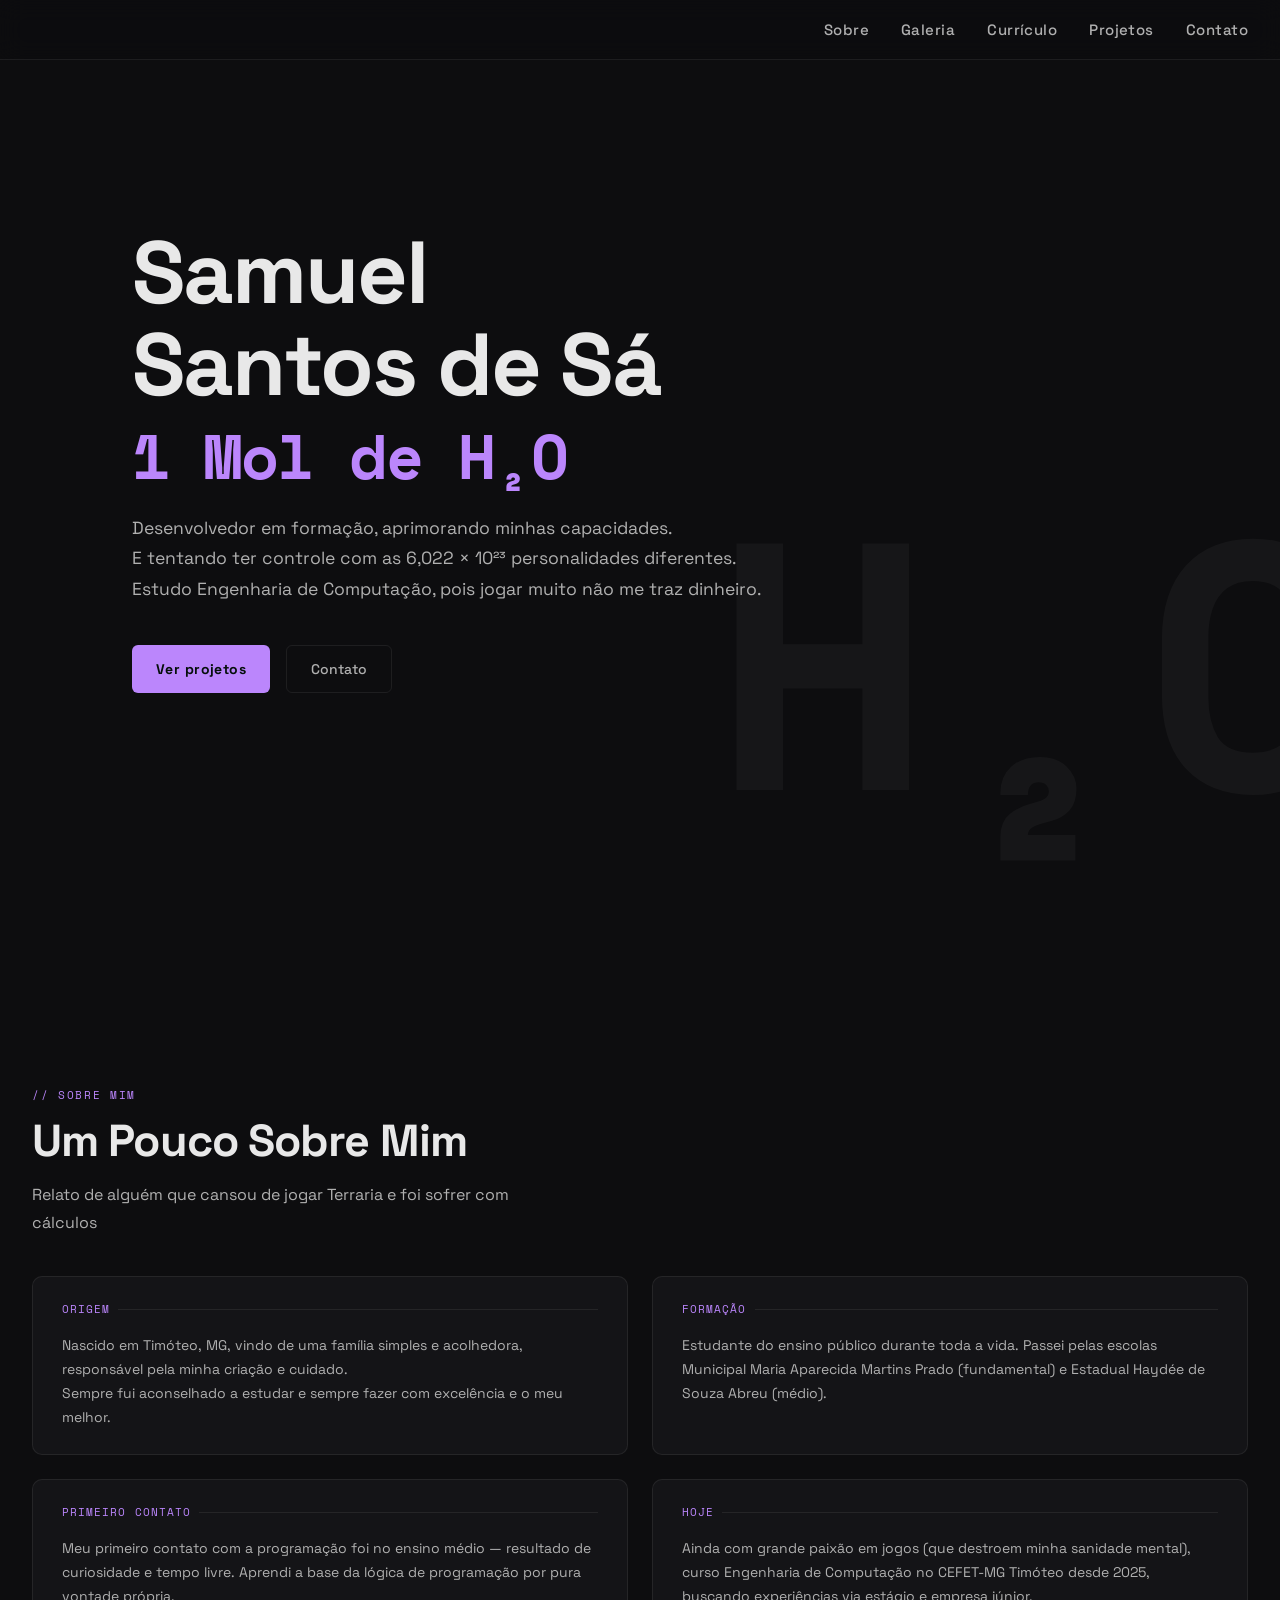
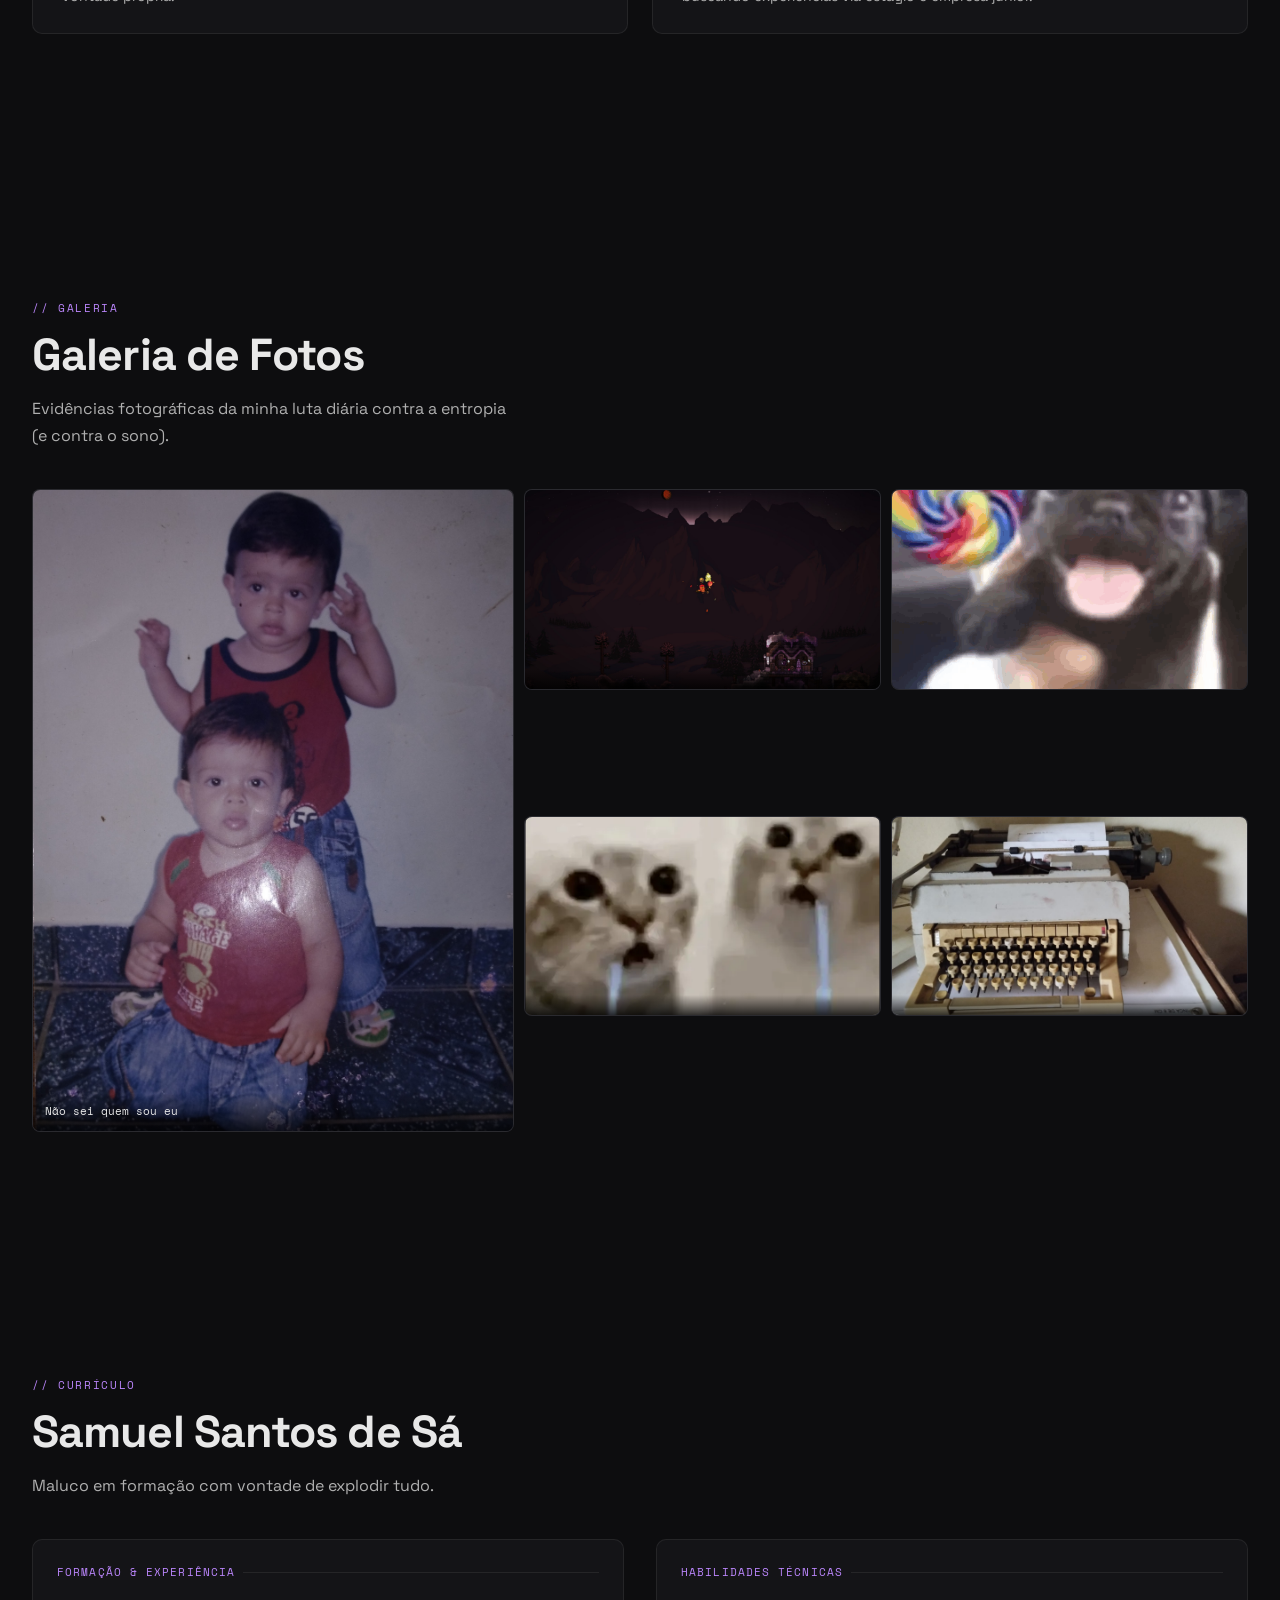
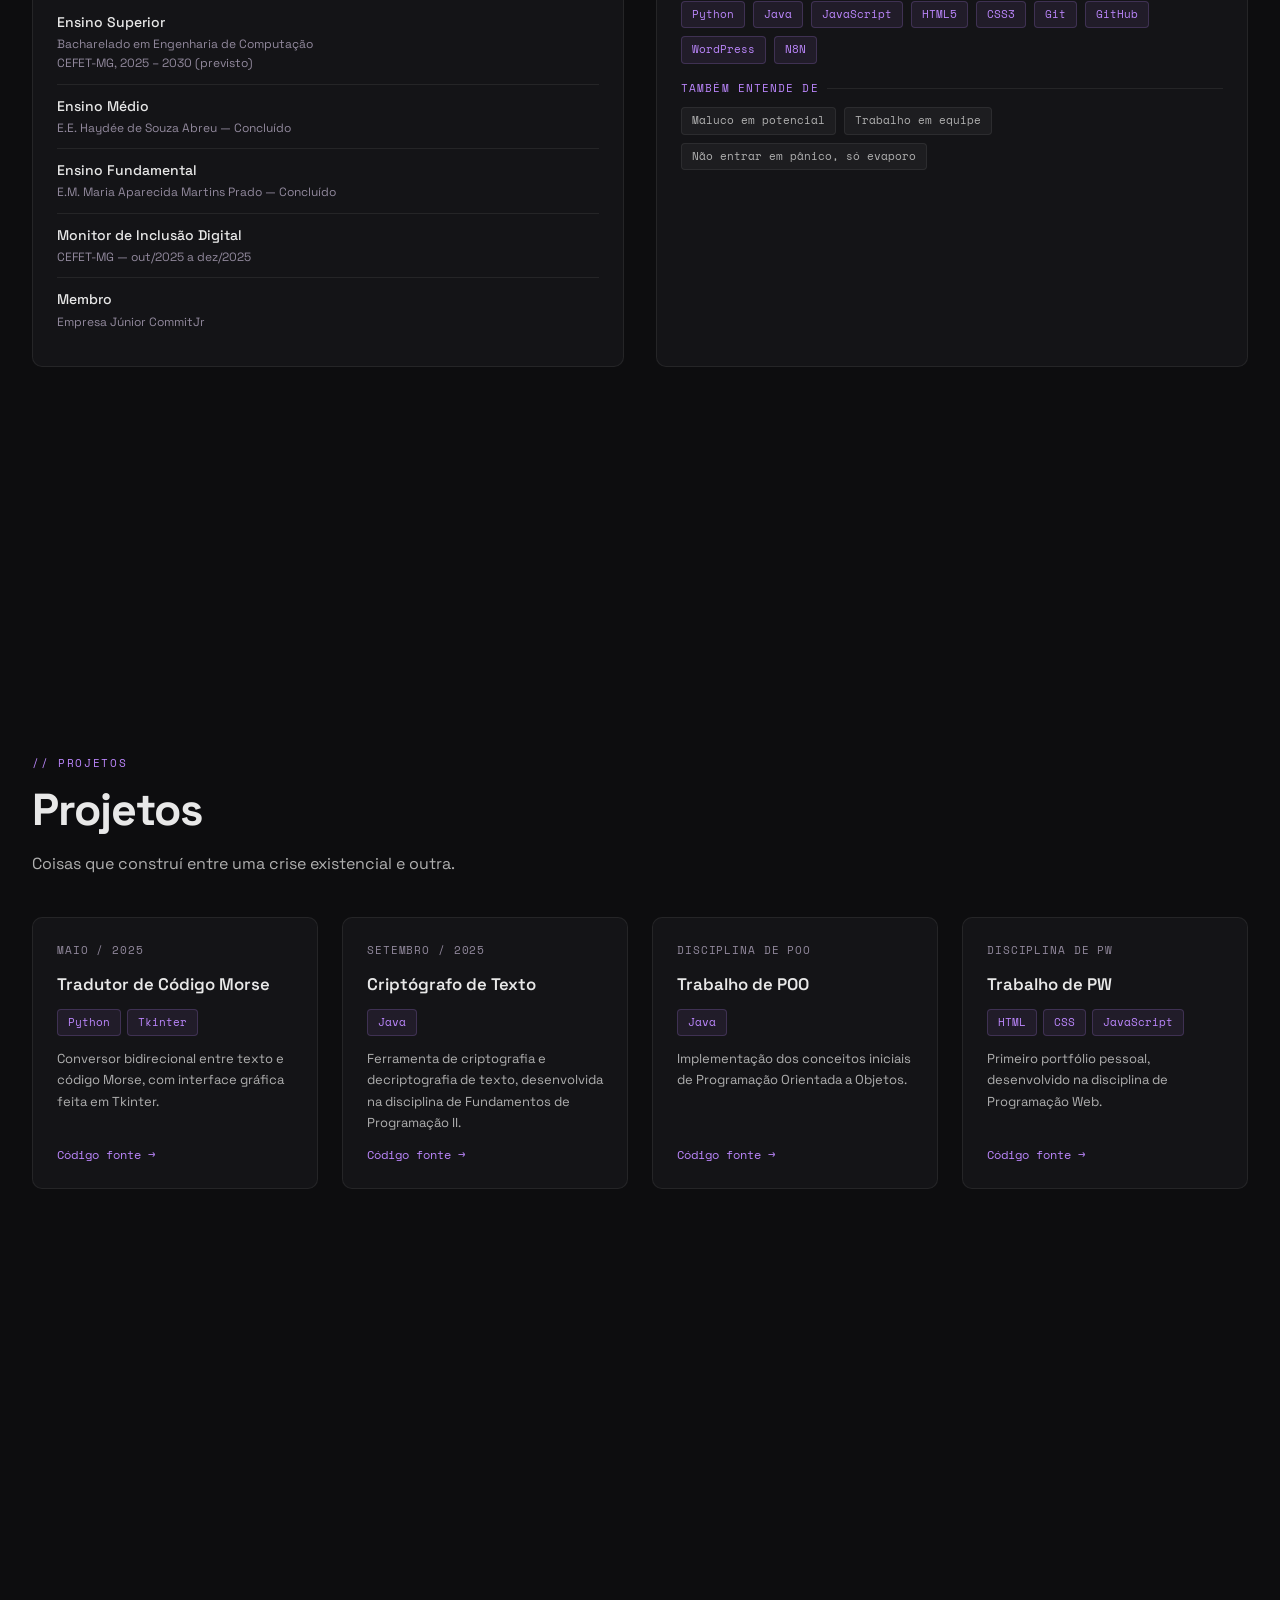
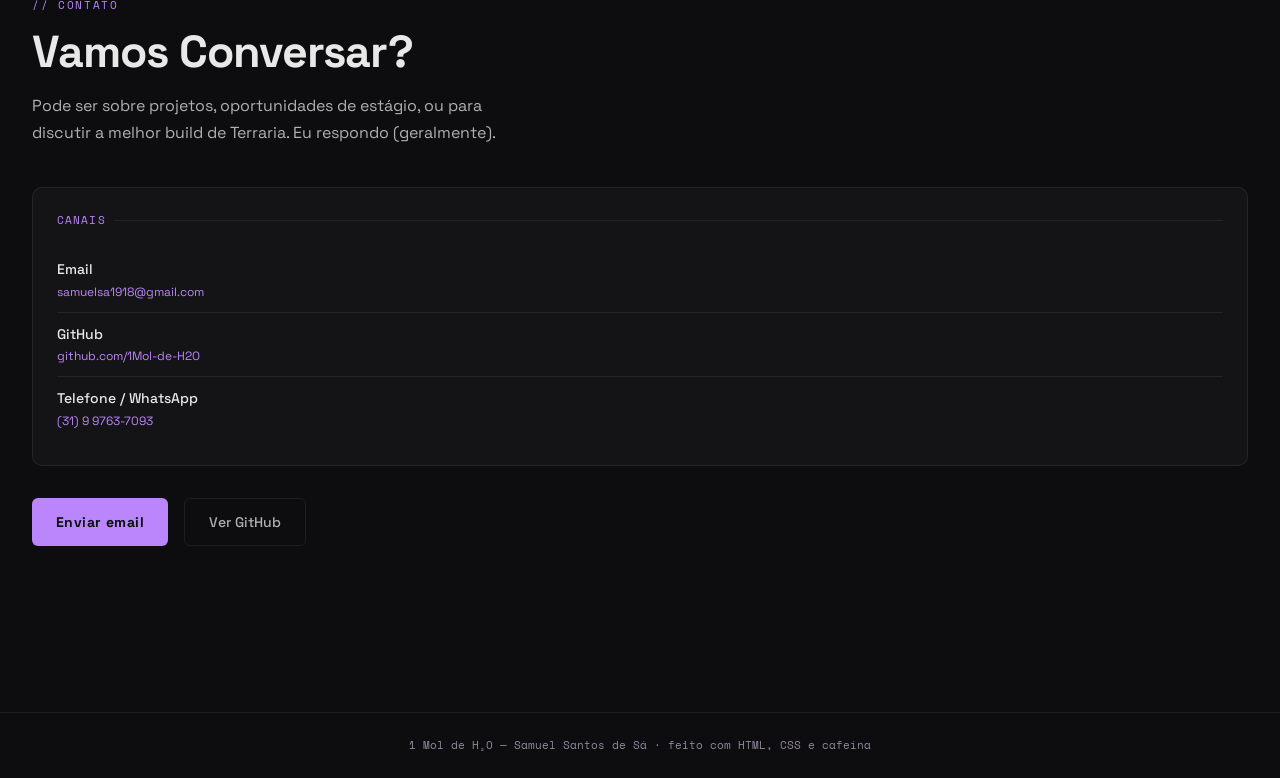
==== index.html @ a463bdcb "Teste de Maluco" ====
<!DOCTYPE html>
<html lang="pt-BR">

<head>
    <meta charset="UTF-8">
    <meta name="viewport" content="width=device-width, initial-scale=1.0">
    <meta name="description" content="Portfólio de Samuel Santos de Sá — 1 Mol de H2O">
    <title>1 Mol de H2O — Samuel Santos de Sá</title>

    <link rel="preconnect" href="https://fonts.googleapis.com">
    <link rel="preconnect" href="https://fonts.gstatic.com" crossorigin>
    <link
        href="https://fonts.googleapis.com/css2?family=Space+Grotesk:wght@400;500;600;700&family=Space+Mono:wght@400;700&display=swap"
        rel="stylesheet">
    <link rel="stylesheet" href="css/style.css">
</head>

<body>
    <nav>
        <a href="#home" class="nav-logo"></a>
        <ul class="nav-links">
            <li><a href="#sobre">Sobre</a></li>
            <li><a href="#galeria">Galeria</a></li>
            <li><a href="#curriculo">Currículo</a></li>
            <li><a href="#projetos">Projetos</a></li>
            <li><a href="#contato">Contato</a></li>
        </ul>
    </nav>

    <section id="home">
        <div class="capa-molécula">H₂O</div>

        <div class="capa-conteudo">
            <h1 class="capa-titulo">
                <span class="nome">Samuel<br>Santos de Sá</span>
                <span class="apelido">1 Mol de H₂O</span>
            </h1>

            <p class="capa-descricao">
                Desenvolvedor em formação, aprimorando minhas capacidades.<br>
                E tentando ter controle com as 6,022 × 10²³ personalidades diferentes.<br>
                Estudo Engenharia de Computação, pois jogar muito não me traz dinheiro.
            </p>

            <div class="grupo-botoes">
                <a href="#projetos" class="botao-primario">Ver projetos</a>
                <a href="#contato" class="botao-contorno">Contato</a>
            </div>
        </div>
    </section>

    <section id="sobre">
        <div class="secao-rotulo">// sobre mim</div>

        <h2 class="secao-titulo">Um Pouco Sobre Mim</h2>

        <p class="secao-subtitulo">
            Relato de alguém que cansou de jogar Terraria e foi sofrer com cálculos
        </p>

        <div class="sobre-grade">
            <div class="sobre-bloco">
                <div class="sobre-bloco-rotulo">origem</div>
                <p>
                    Nascido em Timóteo, MG, vindo de uma família simples e acolhedora,
                    responsável pela minha criação e cuidado.<br>
                    Sempre fui aconselhado a estudar e sempre fazer com excelência e o meu melhor.
                </p>
            </div>

            <div class="sobre-bloco">
                <div class="sobre-bloco-rotulo">formação</div>
                <p>
                    Estudante do ensino público durante toda a vida. Passei pelas escolas
                    Municipal Maria Aparecida Martins Prado (fundamental) e Estadual
                    Haydée de Souza Abreu (médio).
                </p>
            </div>

            <div class="sobre-bloco">
                <div class="sobre-bloco-rotulo">primeiro contato</div>
                <p>
                    Meu primeiro contato com a programação foi no ensino médio — resultado
                    de curiosidade e tempo livre. Aprendi a base da lógica de programação
                    por pura vontade própria.
                </p>
            </div>

            <div class="sobre-bloco">
                <div class="sobre-bloco-rotulo">hoje</div>
                <p>
                    Ainda com grande paixão em jogos (que destroem minha sanidade mental),
                    curso Engenharia de Computação no CEFET-MG Timóteo desde 2025,
                    buscando experiências via estágio e empresa júnior.
                </p>
            </div>
        </div>
    </section>

    <section id="galeria">
        <div class="secao-rotulo">// galeria</div>

        <h2 class="secao-titulo">Galeria de Fotos</h2>

        <p class="secao-subtitulo">
            Evidências fotográficas da minha luta diária contra a entropia (e contra o sono).
        </p>


        <div class="galeria-grade">
            <div class="galeria-item-principal">
                <img src="img/galeria5.jpg"Foto dos Bebês">
                <div class="galeria-legenda">Não sei quem sou eu</div>
            </div>


            <div class="galeria-item">
                <img src="img/galeria4.png" alt="Foto do jogo Terraria">
                <div class="galeria-legenda"></div>
            </div>

            <div class="galeria-item">
                <img src="img/galeria2.png" alt="Galeria 4">
            </div>

            <div class="galeria-item">
                <img src="img/galeria1.png" alt="Gato babando">
                <div class="galeria-legenda"></div>
            </div>

            <div class="galeria-item">
                <img src="img/galeria6.jpeg" alt="Máquina de escrever">
                <div class="galeria-legenda"></div>
            </div>
        </div>
    </section>


    <section id="curriculo">
        <div class="secao-rotulo">// currículo</div>
        <h2 class="secao-titulo">Samuel Santos de Sá</h2>
        <p class="secao-subtitulo">
            Maluco em formação com vontade de explodir tudo.
        </p>

        <div class="curriculo-grade">
            <div class="curriculo-bloco">
                <div class="curriculo-bloco-titulo">formação &amp; experiência</div>
                <div class="curriculo-item">
                    <div class="curriculo-item-nome">Ensino Superior</div>
                    <div class="curriculo-item-detalhe">Bacharelado em Engenharia de Computação</div>
                    <div class="curriculo-item-detalhe">CEFET-MG, 2025 – 2030 (previsto)</div>
                </div>
                <div class="curriculo-item">
                    <div class="curriculo-item-nome">Ensino Médio</div>
                    <div class="curriculo-item-detalhe">E.E. Haydée de Souza Abreu — Concluído</div>
                </div>
                <div class="curriculo-item">
                    <div class="curriculo-item-nome">Ensino Fundamental</div>
                    <div class="curriculo-item-detalhe">E.M. Maria Aparecida Martins Prado — Concluído</div>
                </div>
                <div class="curriculo-item">
                    <div class="curriculo-item-nome">Monitor de Inclusão Digital</div>
                    <div class="curriculo-item-detalhe">CEFET-MG — out/2025 a dez/2025</div>
                </div>
                <div class="curriculo-item">
                    <div class="curriculo-item-nome">Membro</div>
                    <div class="curriculo-item-detalhe">Empresa Júnior CommitJr</div>
                </div>
            </div>

            <div class="curriculo-bloco">
                <div class="curriculo-bloco-titulo">habilidades técnicas</div>
                <div class="lista-etiquetas">
                    <span class="etiqueta">Python</span>
                    <span class="etiqueta">Java</span>
                    <span class="etiqueta">JavaScript</span>
                    <span class="etiqueta">HTML5</span>
                    <span class="etiqueta">CSS3</span>
                    <span class="etiqueta">Git</span>
                    <span class="etiqueta">GitHub</span>
                    <span class="etiqueta">WordPress</span>
                    <span class="etiqueta">N8N</span>
                </div>
                <div style="margin-top: 1rem;">
                    <div class="curriculo-bloco-titulo" style="margin-bottom: 0.6rem;">também entende de</div>
                    <div class="lista-etiquetas">
                        <span class="etiqueta cinza">Maluco em potencial</span>
                        <span class="etiqueta cinza">Trabalho em equipe</span>
                        <span class="etiqueta cinza">Não entrar em pânico, só evaporo</span>
                    </div>
                </div>
            </div>
        </div>
    </section>

    <section id="projetos">
        <div class="secao-rotulo">// projetos</div>

        <h2 class="secao-titulo">Projetos</h2>

        <p class="secao-subtitulo">
            Coisas que construí entre uma crise existencial e outra.
        </p>

        <div class="projetos-grade">
            <div class="projeto-cartao">
                <div class="projeto-data">maio / 2025</div>
                <div class="projeto-titulo">Tradutor de Código Morse</div>
                <div class="projeto-etiquetas">
                    <span class="etiqueta">Python</span>
                    <span class="etiqueta">Tkinter</span>
                </div>
                <p class="projeto-descricao">
                    Conversor bidirecional entre texto e código Morse, com interface gráfica feita em Tkinter.
                </p>
                <a class="projeto-link" href="https://github.com/1Mol-de-H2O/codigoMorse" target="_blank"
                    rel="noopener">Código fonte →</a>
            </div>

            <div class="projeto-cartao">
                <div class="projeto-data">setembro / 2025</div>
                <div class="projeto-titulo">Criptógrafo de Texto</div>
                <div class="projeto-etiquetas">
                    <span class="etiqueta">Java</span>
                </div>
                <p class="projeto-descricao">
                    Ferramenta de criptografia e decriptografia de texto, desenvolvida na disciplina de
                    Fundamentos de Programação II.
                </p>
                <a class="projeto-link" href="https://github.com/1Mol-de-H2O/Fundamentos-de-Programa-o-II"
                    target="_blank" rel="noopener">Código fonte →</a>
            </div>

            <div class="projeto-cartao">
                <div class="projeto-data">disciplina de POO</div>
                <div class="projeto-titulo">Trabalho de POO</div>
                <div class="projeto-etiquetas">
                    <span class="etiqueta">Java</span>
                </div>
                <p class="projeto-descricao">
                    Implementação dos conceitos iniciais de Programação Orientada a Objetos.
                </p>
                <a class="projeto-link" href="https://github.com/1Mol-de-H2O/trab2POO" target="_blank"
                    rel="noopener">Código fonte →</a>
            </div>

            <div class="projeto-cartao">
                <div class="projeto-data">disciplina de PW</div>
                <div class="projeto-titulo">Trabalho de PW</div>
                <div class="projeto-etiquetas">
                    <span class="etiqueta">HTML</span>
                    <span class="etiqueta">CSS</span>
                    <span class="etiqueta">JavaScript</span>
                </div>
                <p class="projeto-descricao">
                    Primeiro portfólio pessoal, desenvolvido na disciplina de Programação Web.
                </p>
                <a class="projeto-link" href="https://git.juninho.com.br/Samuel/portfolio" target="_blank"
                    rel="noopener">Código fonte →</a>
            </div>
        </div>
    </section>


    <section id="contato">
        <div class="secao-rotulo">// contato</div>
        <h2 class="secao-titulo">Vamos Conversar?</h2>
        <p class="secao-subtitulo">
            Pode ser sobre projetos, oportunidades de estágio, ou para discutir a melhor build de Terraria.
            Eu respondo (geralmente).
        </p>

        <div class="curriculo-grade">
            <div class="curriculo-bloco largura-total">
                <div class="curriculo-bloco-titulo">canais</div>
                <div class="curriculo-item">
                    <div class="curriculo-item-nome">Email</div>
                    <div class="curriculo-item-detalhe"><a href="mailto:samuelsa1918@gmail.com">samuelsa1918@gmail.com</a></div>
                </div>
                <div class="curriculo-item">
                    <div class="curriculo-item-nome">GitHub</div>
                    <div class="curriculo-item-detalhe"><a href="https://github.com/1Mol-de-H2O" target="_blank"
                            rel="noopener">github.com/1Mol-de-H2O</a></div>
                </div>
                <div class="curriculo-item">
                    <div class="curriculo-item-nome">Telefone / WhatsApp</div>
                    <div class="curriculo-item-detalhe"><a href="https://wa.me/5531997637093" target="_blank"
                            rel="noopener">(31) 9 9763-7093</a></div>
                </div>
            </div>
        </div>

        <div class="grupo-botoes" style="margin-top: 2rem;">
            <a href="mailto:samuelsa1918@gmail.com" class="botao-primario">Enviar email</a>
            <a href="https://github.com/1Mol-de-H2O" target="_blank" rel="noopener" class="botao-contorno">Ver GitHub</a>
        </div>
    </section>

    <footer>
        1 Mol de H₂O — Samuel Santos de Sá · feito com HTML, CSS e cafeína
    </footer>

    <script src="js/script.js"></script>
</body>

</html>
---- css/style.css ----
:root {
    --cor-fundo:         #0d0d0f;
    --cor-fundo-media:   #141417;
    --cor-fundo-clara:   #1a1a1f;
    --cor-destaque:      #bb86fc;
    --cor-destaque-alt:  #c18ffd;
    --cor-suave:         #92899d;
    --cor-texto:         #e8e8e8;
    --cor-texto-alt:     #b0b0b0;
    --cor-borda:         rgba(255,255,255,0.07);
    --fonte-mono:        'Space Mono', monospace;
    --fonte-sans:        'Space Grotesk', sans-serif;
}

* { margin: 0; padding: 0; box-sizing: border-box; }

html { scroll-behavior: smooth; }

body {
    background: var(--cor-fundo);
    color: var(--cor-texto);
    font-family: var(--fonte-sans);
    line-height: 1.6;
    overflow-x: hidden;
}

nav {
    position: fixed;
    top: 0; left: 0; right: 0;
    z-index: 100;
    background: rgba(13,13,15,0.92);
    backdrop-filter: blur(12px);
    border-bottom: 1px solid var(--cor-borda);
    padding: 0 2rem;
    height: 60px;
    display: flex;
    align-items: center;
    justify-content: space-between;
    gap: 1.5rem;
}

.nav-logo {
    font-family: var(--fonte-mono);
    font-size: 15px;
    color: var(--cor-destaque);
    letter-spacing: 0.05em;
    text-decoration: none;
    flex-shrink: 0;
}

.nav-links {
    display: flex;
    gap: 2rem;
    list-style: none;
}

.nav-links a {
    color: var(--cor-texto-alt);
    text-decoration: none;
    font-size: 15px;
    font-weight: 500;
    letter-spacing: 0.03em;
    transition: color 0.2s;
    white-space: nowrap;
}

.nav-links a:hover,
.nav-links a.ativo { color: var(--cor-destaque); }

secao,
section {
    min-height: 100vh;
    padding: 100px 2rem 80px;
    max-width: 100%;
    margin: 0 auto;
    display: flex;
    flex-direction: column;
    justify-content: center;
}

.bloco {
    background: var(--cor-fundo-media);
    border: 1px solid var(--cor-borda);
    border-radius: 10px;
    padding: 1.5rem;
    width: 100%;
}

.bloco.destaque-borda:hover {
    border-color: rgba(187,134,252,0.3);
}

#home {
    position: relative;
    overflow: hidden;
}

.capa-conteudo {
    margin-left: 100px;
}

.capa-titulo {
    font-size: clamp(2.8rem, 7vw, 5.5rem);
    font-weight: 700;
    line-height: 1.05;
    letter-spacing: -0.02em;
    margin-bottom: 1.5rem;
}

.capa-titulo .nome {
    color: var(--cor-texto);
}

.capa-titulo .apelido {
    color: var(--cor-destaque);
    font-family: var(--fonte-mono);
    font-size: 0.7em;
    display: block;
    margin-top: 0.2em;
}

.capa-descricao {
    font-size: 1.1rem;
    color: var(--cor-texto-alt);
    max-width: 650px;
    margin-bottom: 2.5rem;
    line-height: 1.75;
}

.capa-descricao strong { color: var(--cor-texto); font-weight: 500; }

.capa-molécula {
    position: absolute;
    right: -80px;
    top: 73%;
    transform: translateY(-50%);
    opacity: 0.04;
    font-size: 22rem;
    font-family: var(--fonte-mono);
    font-weight: 700;
    pointer-events: none;
    user-select: none;
    line-height: 1;
}

.botao-primario {
    display: inline-flex;
    align-items: center;
    gap: 8px;
    background: var(--cor-destaque);
    color: #050f0b;
    font-family: var(--fonte-sans);
    font-weight: 700;
    font-size: 14px;
    letter-spacing: 0.03em;
    padding: 12px 24px;
    border-radius: 6px;
    text-decoration: none;
    transition: background 0.2s, transform 0.15s;
}

.botao-primario:hover { background: var(--cor-destaque-alt); transform: translateY(-1px); }

.botao-contorno {
    display: inline-flex;
    align-items: center;
    gap: 8px;
    background: transparent;
    color: var(--cor-texto-alt);
    font-family: var(--fonte-sans);
    font-weight: 500;
    font-size: 14px;
    padding: 12px 24px;
    border: 1px solid var(--cor-borda);
    border-radius: 6px;
    text-decoration: none;
    transition: border-color 0.2s, color 0.2s;
}

.botao-contorno:hover { border-color: var(--cor-destaque); color: var(--cor-destaque); }

.grupo-botoes { display: flex; gap: 1rem; flex-wrap: wrap; }

.secao-rotulo {
    font-family: var(--fonte-mono);
    font-size: 11px;
    color: var(--cor-destaque);
    letter-spacing: 0.15em;
    text-transform: uppercase;
    margin-bottom: 0.75rem;
}

.secao-titulo {
    font-size: clamp(1.8rem, 4vw, 2.8rem);
    font-weight: 700;
    letter-spacing: -0.02em;
    line-height: 1.1;
    margin-bottom: 1rem;
}

.secao-subtitulo {
    color: var(--cor-texto-alt);
    font-size: 1rem;
    max-width: 480px;
    line-height: 1.7;
}

.sobre-grade {
    display: grid;
    grid-template-columns: 1fr 1fr;
    gap: 1.5rem;
    margin-top: 2.5rem;
}

.sobre-bloco {
    background: var(--cor-fundo-media);
    border: 1px solid var(--cor-borda);
    border-radius: 10px;
    padding: 1.5rem 1.8rem;
    transition: border-color 0.2s;
}

.sobre-bloco:hover { border-color: rgba(187,134,252,0.3); }

.sobre-bloco.largura-total { grid-column: 1 / -1; }

.sobre-bloco-rotulo {
    font-family: var(--fonte-mono);
    font-size: 11px;
    color: var(--cor-destaque);
    text-transform: uppercase;
    letter-spacing: 0.1em;
    margin-bottom: 1rem;
    display: flex;
    align-items: center;
    gap: 8px;
}

.sobre-bloco-rotulo::after {
    content: '';
    flex: 1;
    height: 1px;
    background: var(--cor-borda);
}

.sobre-bloco p {
    font-size: 14px;
    color: var(--cor-texto-alt);
    line-height: 1.7;
}

.sobre-bloco p + p { margin-top: 0.8rem; }

.galeria-grade {
    display: grid;
    grid-template-columns: 1.35fr 1fr 1fr;
    grid-template-rows: auto auto;
    gap: 10px;
    margin-top: 2.5rem;
}

.galeria-item-principal {
    grid-column: 1;
    grid-row: 1 / 3;
    background: var(--cor-fundo-clara);
    border: 1px solid var(--cor-borda);
    border-radius: 8px;
    overflow: hidden;
    position: relative;
    transition: border-color 0.2s;
    aspect-ratio: 3/4;
}

.galeria-item {
    background: var(--cor-fundo-clara);
    border: 1px solid var(--cor-borda);
    border-radius: 8px;
    overflow: hidden;
    position: relative;
    aspect-ratio: 16/9;
    transition: border-color 0.2s;
}

.galeria-item-principal:hover,
.galeria-item:hover { border-color: rgba(187,134,252,0.4); }

.galeria-item-principal img,
.galeria-item img {
    width: 100%;
    height: 100%;
    object-fit: cover;
    display: block;
    transition: transform 0.4s ease;
}

.galeria-item-principal:hover img,
.galeria-item:hover img { transform: scale(1.05); }

.galeria-legenda {
    position: absolute;
    left: 0; right: 0; bottom: 0;
    padding: 10px 12px;
    font-family: var(--fonte-mono);
    font-size: 11px;
    color: var(--cor-texto);
    background: linear-gradient(to top, rgba(0,0,0,0.75), transparent);
}

.curriculo-grade {
    display: grid;
    grid-template-columns: 1fr 1fr;
    gap: 2rem;
    margin-top: 2.5rem;
}

.curriculo-bloco {
    background: var(--cor-fundo-media);
    border: 1px solid var(--cor-borda);
    border-radius: 10px;
    padding: 1.5rem;
}

.curriculo-bloco.largura-total { grid-column: 1 / -1; }

.curriculo-bloco-titulo {
    font-family: var(--fonte-mono);
    font-size: 11px;
    color: var(--cor-destaque);
    text-transform: uppercase;
    letter-spacing: 0.1em;
    margin-bottom: 1.2rem;
    display: flex;
    align-items: center;
    gap: 8px;
}

.curriculo-bloco-titulo::after {
    content: '';
    flex: 1;
    height: 1px;
    background: var(--cor-borda);
}

.curriculo-item {
    padding: 10px 0;
    border-bottom: 1px solid var(--cor-borda);
}

.curriculo-item:last-child { border-bottom: none; }

.curriculo-item-nome {
    font-weight: 500;
    font-size: 14px;
    margin-bottom: 2px;
}

.curriculo-item-detalhe {
    font-size: 12px;
    color: var(--cor-suave);
}

.curriculo-item-detalhe a {
    color: var(--cor-destaque);
    text-decoration: none;
}

.curriculo-item-detalhe a:hover { text-decoration: underline; }

.lista-etiquetas {
    display: flex;
    flex-wrap: wrap;
    gap: 8px;
    margin-top: 0.5rem;
}

.etiqueta {
    font-family: var(--fonte-mono);
    font-size: 11px;
    padding: 4px 10px;
    border-radius: 4px;
    background: rgba(187,134,252,0.08);
    color: var(--cor-destaque);
    border: 1px solid rgba(187,134,252,0.2);
}

.etiqueta.cinza {
    background: rgba(255,255,255,0.04);
    color: var(--cor-texto-alt);
    border-color: var(--cor-borda);
}

.projetos-grade {
    display: grid;
    grid-template-columns: repeat(auto-fit, minmax(250px, 1fr));
    gap: 1.5rem;
    margin-top: 2.5rem;
}

.projeto-cartao {
    background: var(--cor-fundo-media);
    border: 1px solid var(--cor-borda);
    border-radius: 10px;
    padding: 1.5rem;
    display: flex;
    flex-direction: column;
    gap: 0.7rem;
    transition: border-color 0.2s, transform 0.15s;
}

.projeto-cartao:hover {
    border-color: rgba(187,134,252,0.3);
    transform: translateY(-2px);
}

.projeto-data {
    font-family: var(--fonte-mono);
    font-size: 11px;
    color: var(--cor-suave);
    text-transform: uppercase;
    letter-spacing: 0.08em;
}

.projeto-titulo {
    font-weight: 600;
    font-size: 1.05rem;
}

.projeto-etiquetas {
    display: flex;
    flex-wrap: wrap;
    gap: 6px;
}

.projeto-descricao {
    font-size: 13px;
    color: var(--cor-texto-alt);
    line-height: 1.65;
    flex: 1;
}

.projeto-link {
    font-family: var(--fonte-mono);
    font-size: 12px;
    color: var(--cor-destaque);
    text-decoration: none;
}

.projeto-link:hover { color: var(--cor-destaque-alt); text-decoration: underline; }

.projeto-link.desabilitado {
    color: var(--cor-suave);
    cursor: default;
}

footer {
    text-align: center;
    padding: 1.5rem 2rem;
    font-family: var(--fonte-mono);
    font-size: 11px;
    color: var(--cor-suave);
    border-top: 1px solid var(--cor-borda);
}

@media (max-width: 900px) {
    .galeria-grade {
        grid-template-columns: 1fr 1fr;
        grid-template-rows: auto;
    }

    .galeria-item-principal {
        grid-column: 1 / -1;
        grid-row: auto;
        aspect-ratio: 16/7;
    }

    .galeria-item {
        aspect-ratio: 4/3;
    }
}

@media (max-width: 680px) {
    nav { padding: 0 1.2rem; gap: 1rem; }

    .nav-links {
        flex: 1;
        min-width: 0;
        gap: 1.2rem;
        overflow-x: auto;
        scrollbar-width: none;
        justify-content: flex-start;
    }

    .nav-links::-webkit-scrollbar { display: none; }
    .nav-links a { font-size: 13px; }

    section { padding: 90px 1.2rem 60px; }

    .capa-conteudo { margin-left: 0; }

    .sobre-grade,
    .curriculo-grade { grid-template-columns: 1fr; }

    .galeria-grade { grid-template-columns: 1fr; }

    .galeria-item-principal {
        grid-column: 1;
        aspect-ratio: 4/3;
    }

    .projetos-grade { grid-template-columns: 1fr; }

    .capa-molécula { display: none; }
}
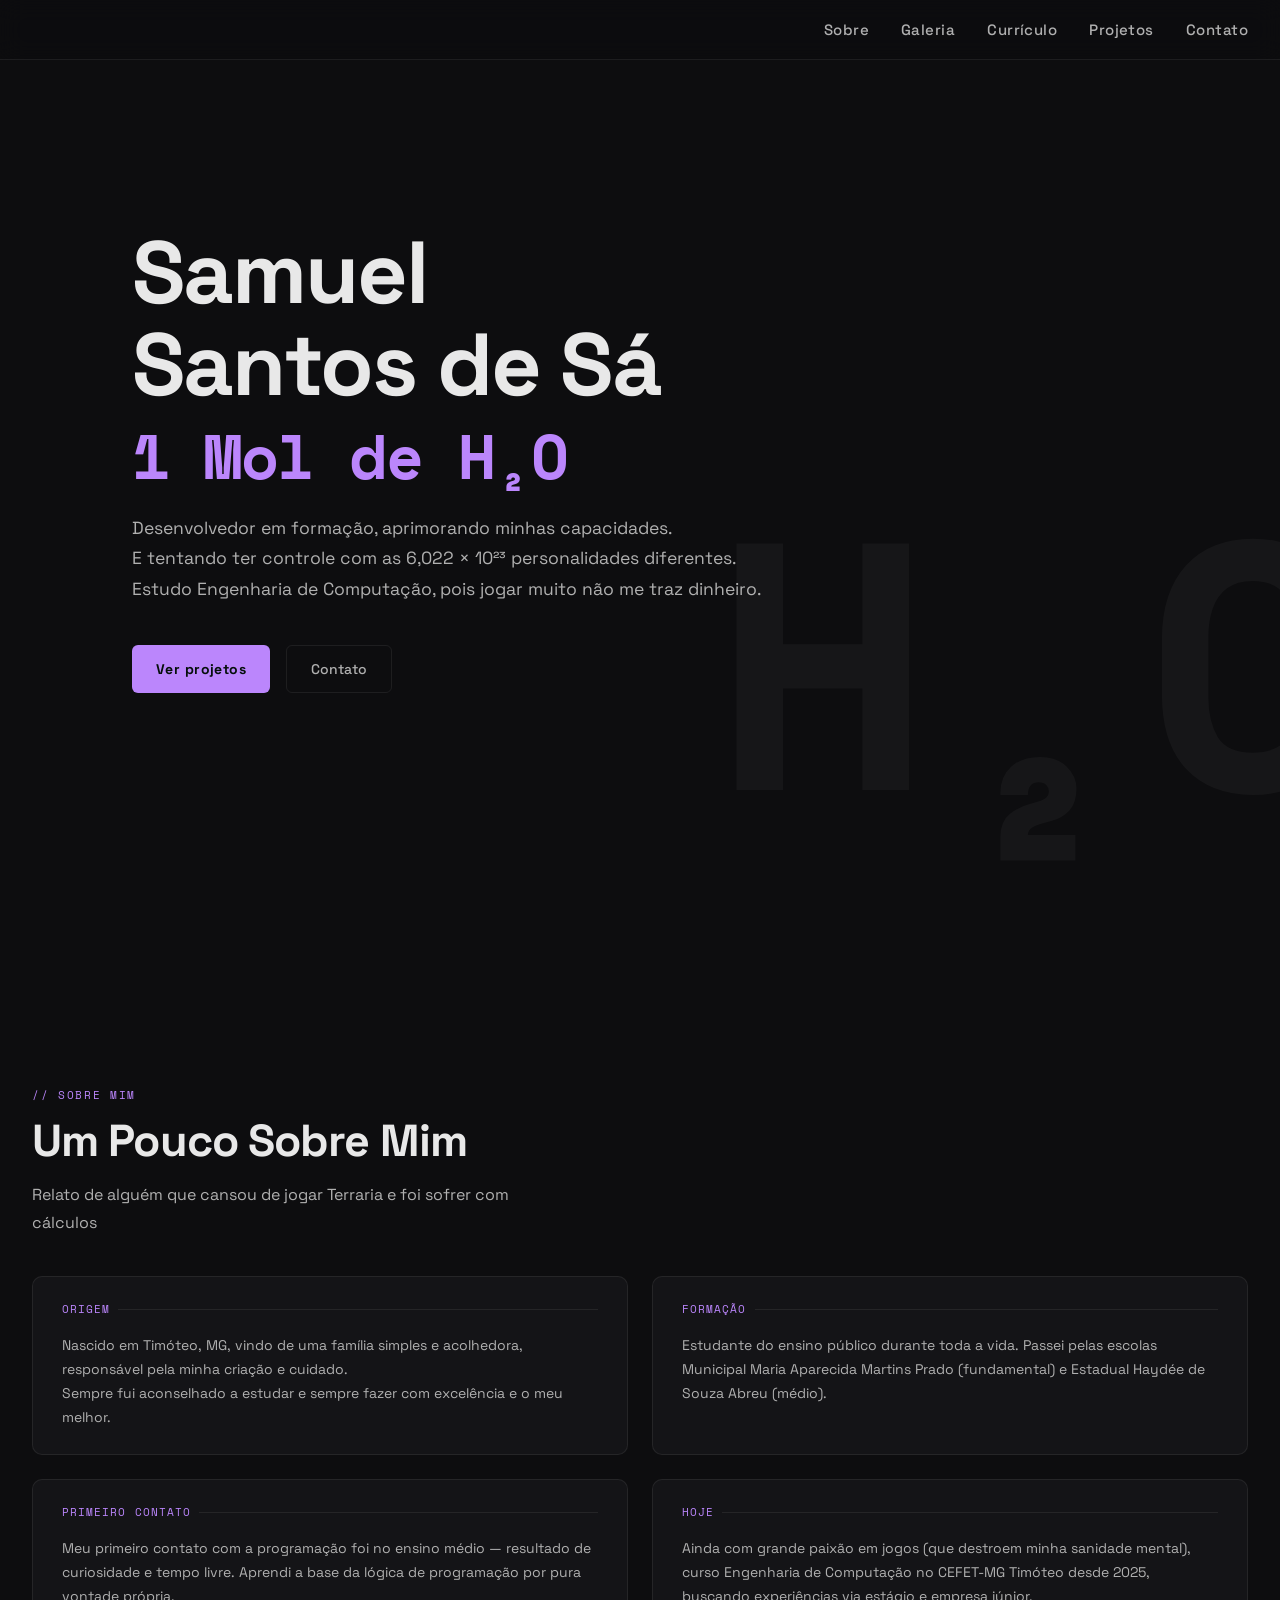
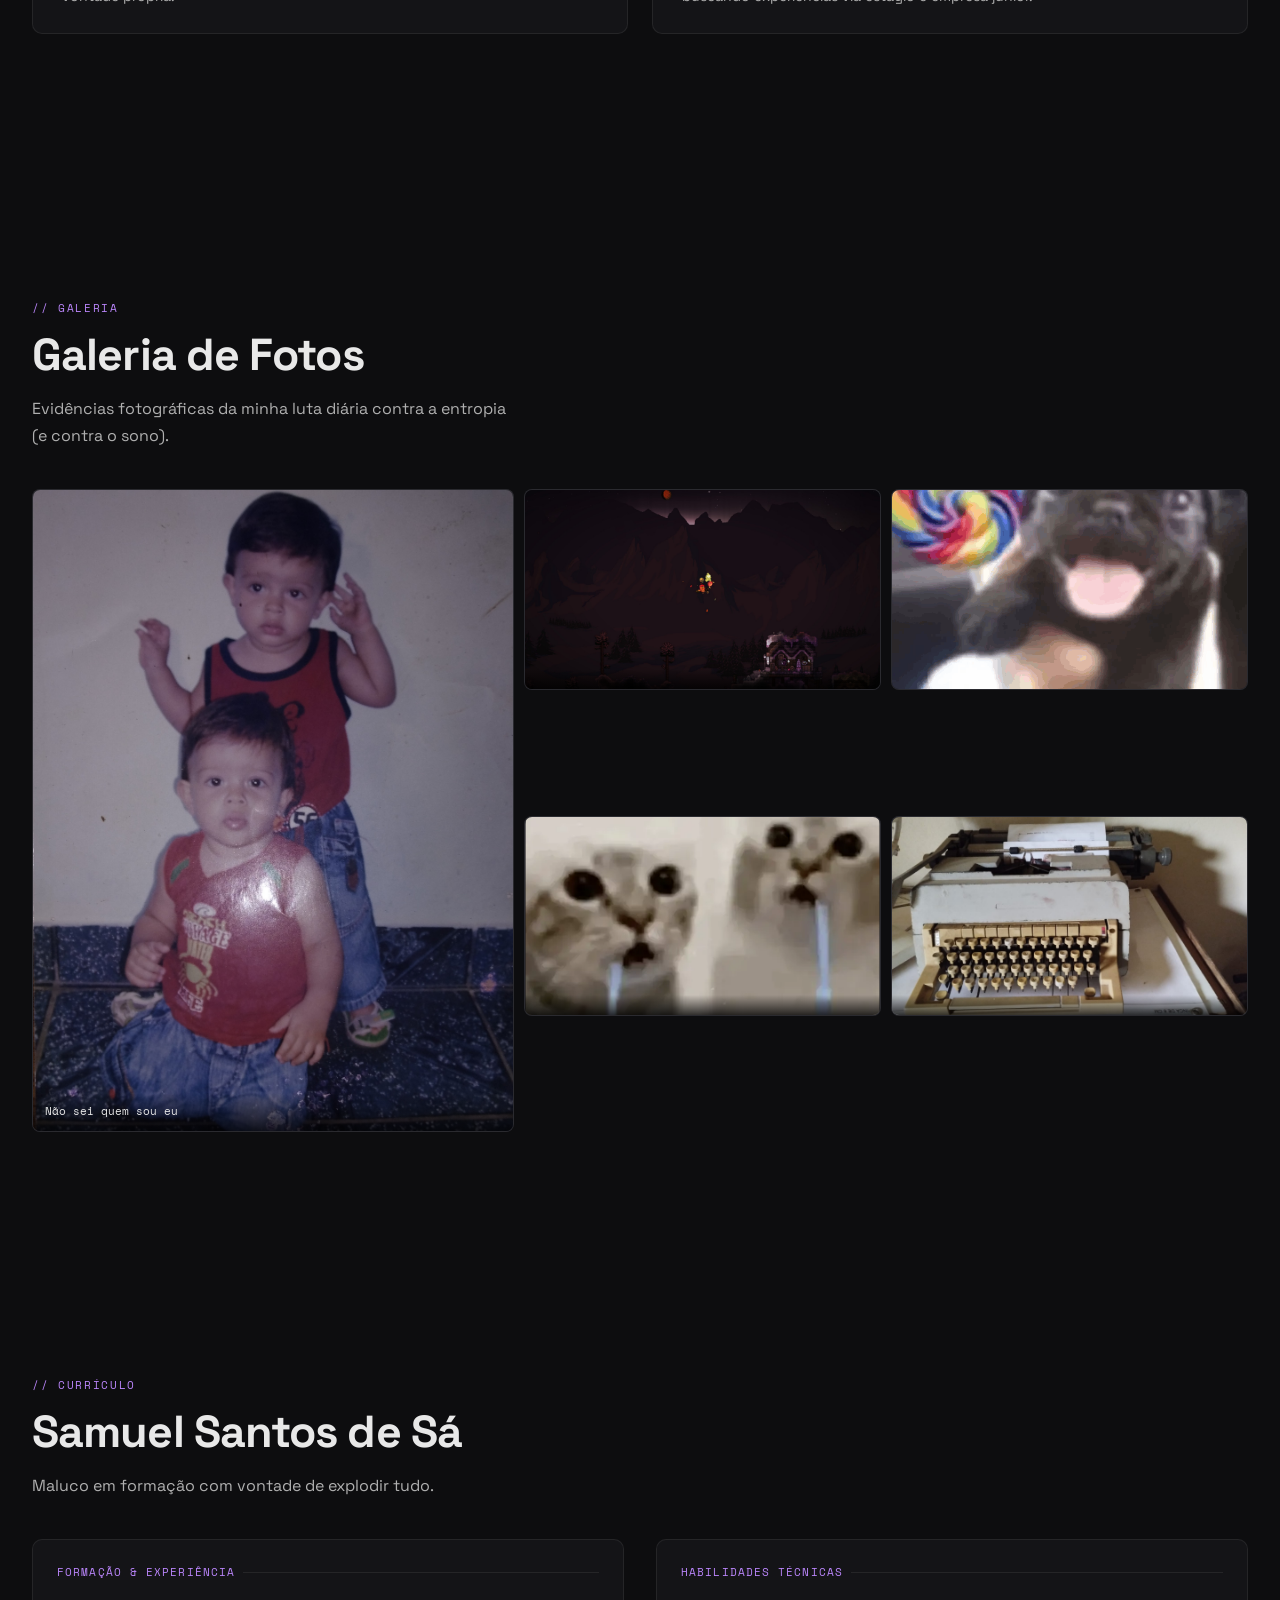
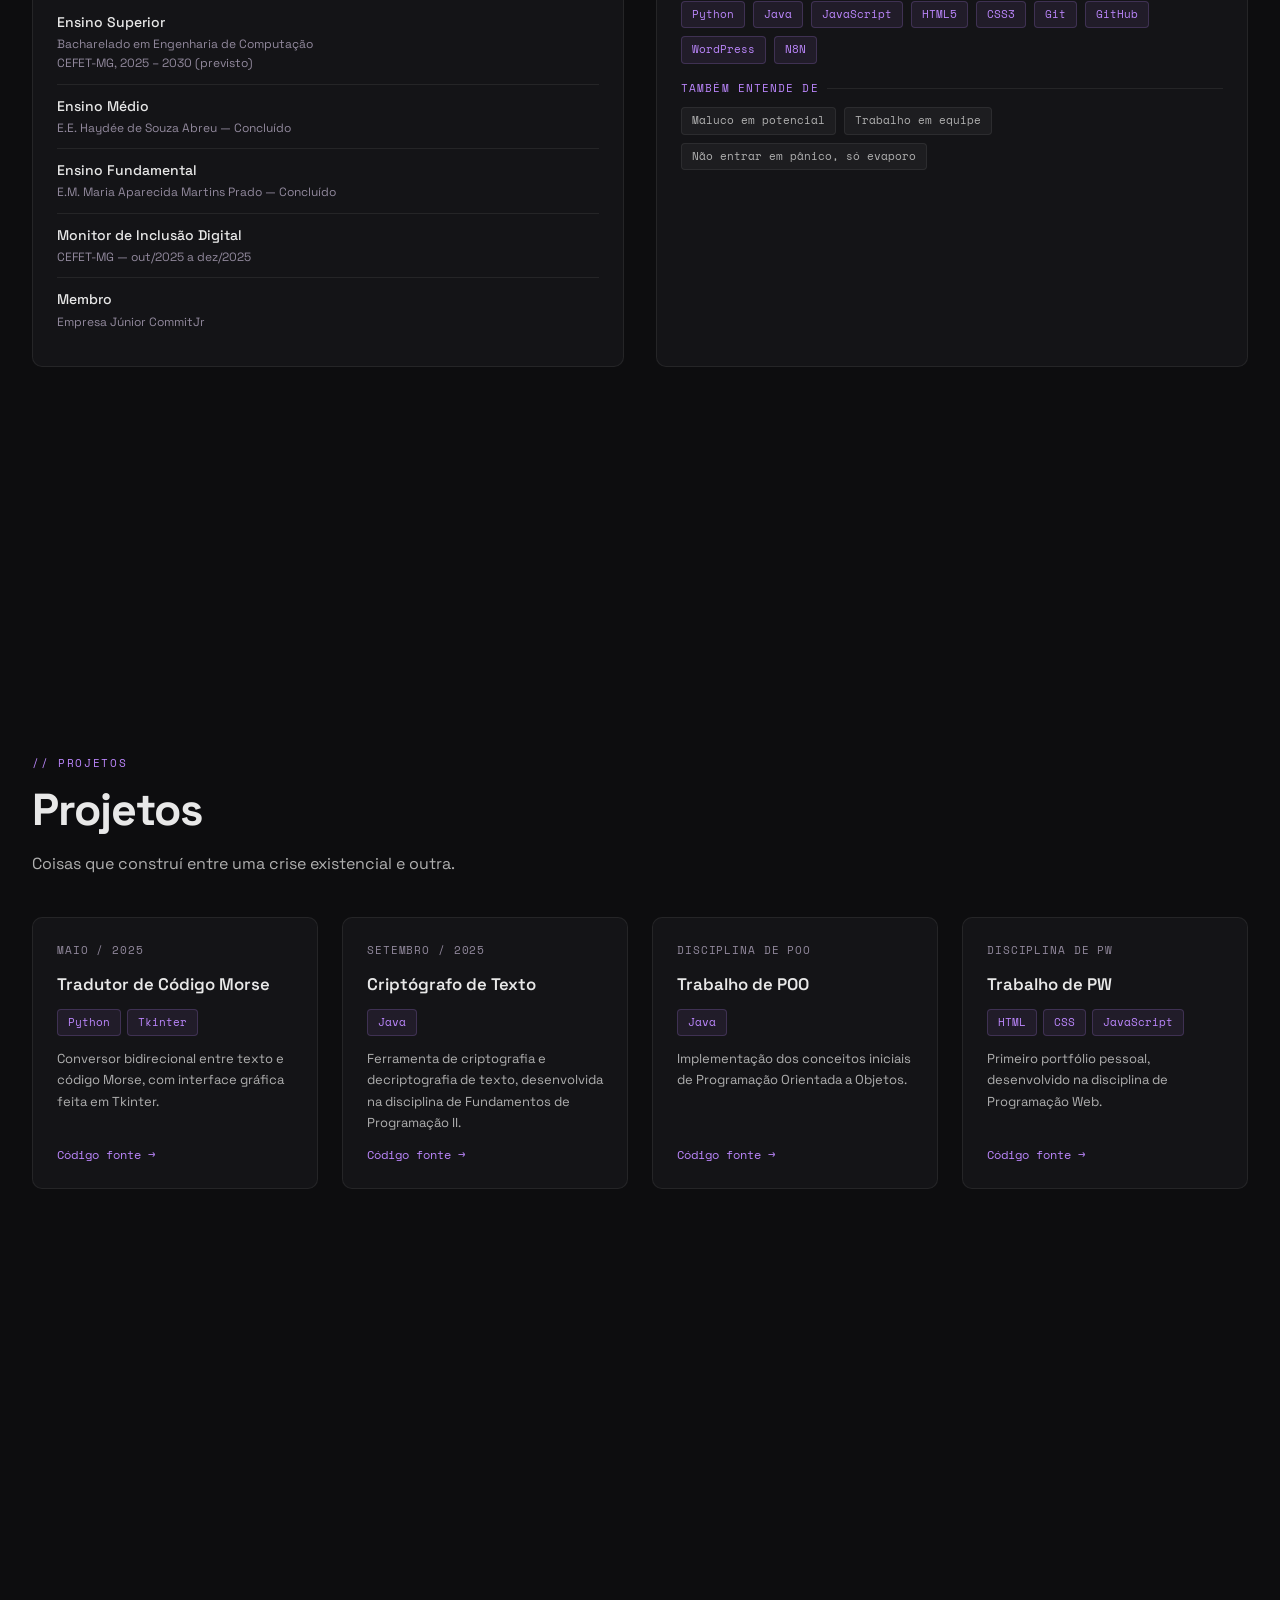
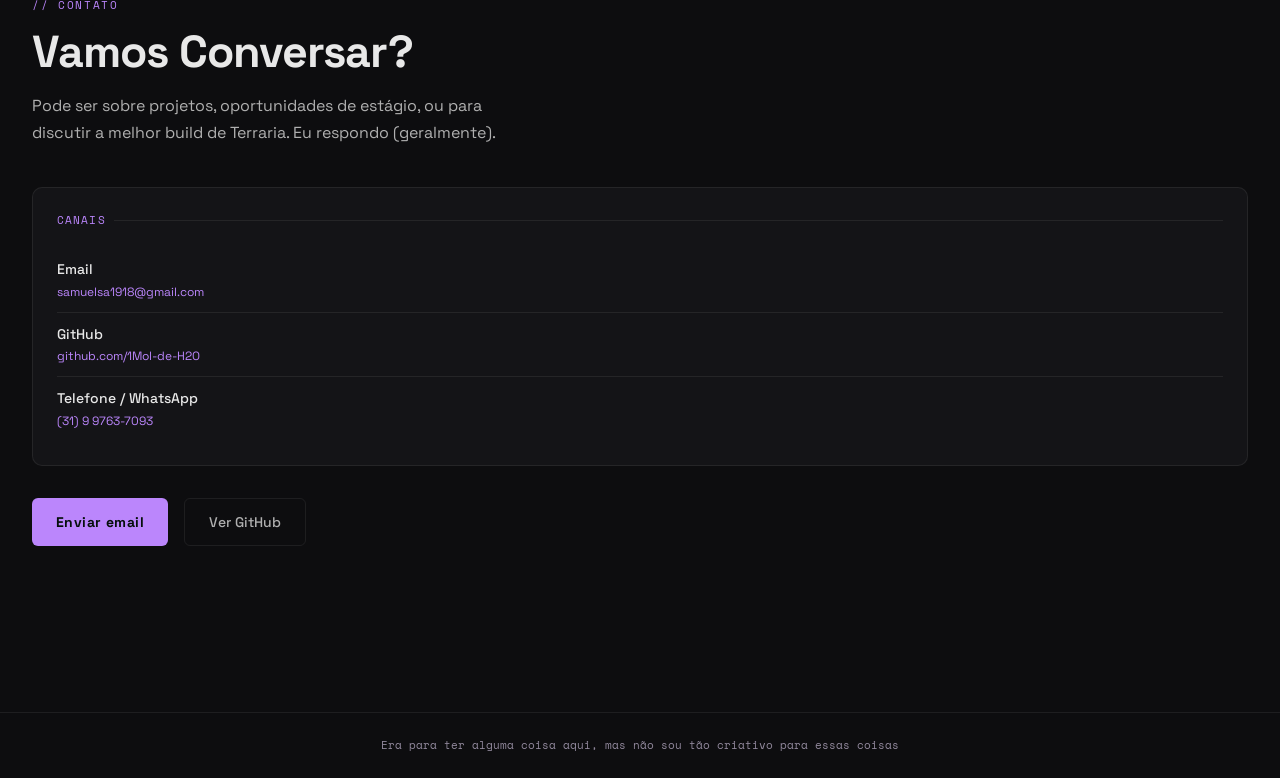
==== commit 0a0ac0ee: "feat: correção gramatical no footer" ====
--- a/index.html
+++ b/index.html
@@ -298,7 +298,7 @@
     </section>
 
     <footer>
-        1 Mol de H₂O — Samuel Santos de Sá · feito com HTML, CSS e cafeína
+        Era para ter alguma coisa aqui, mas não sou tão criativo para essas coisas
     </footer>
 
     <script src="js/script.js"></script>
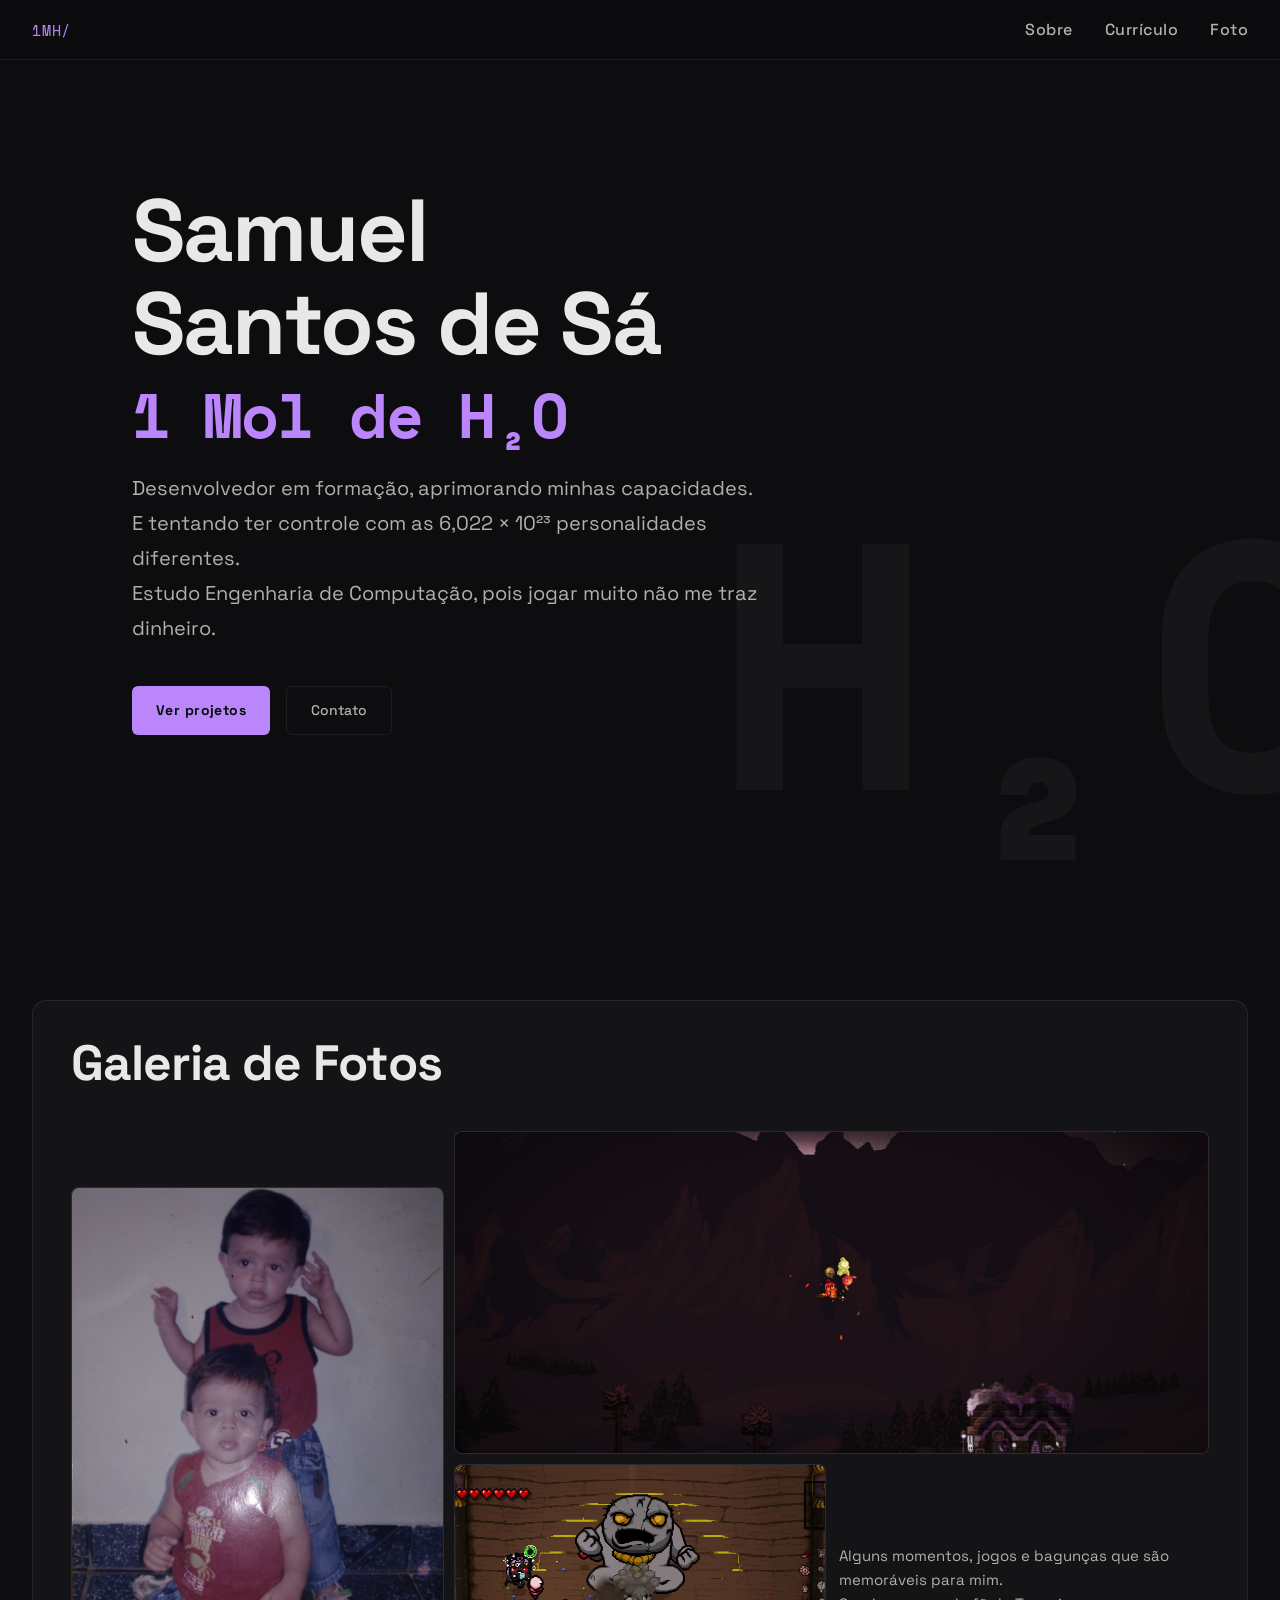
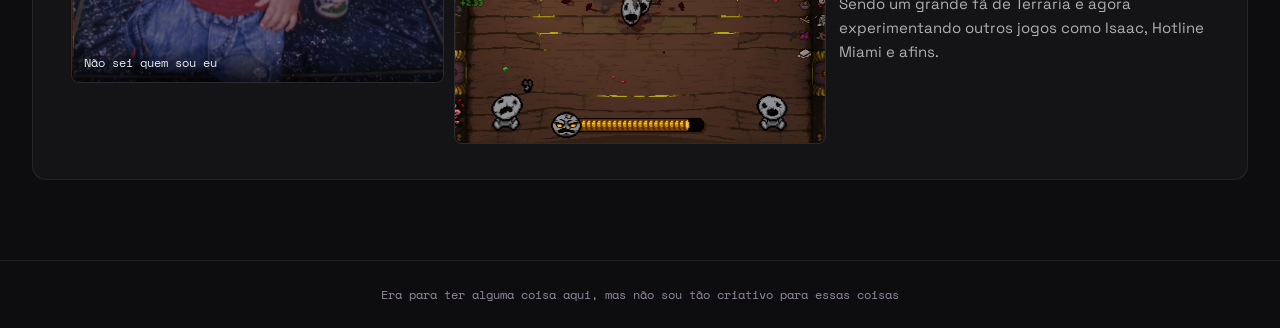
==== commit 5c6b3782: "renomeando arquivo" ====
--- a/index.html
+++ b/index.html
@@ -17,13 +17,11 @@
 
 <body>
     <nav>
-        <a href="#home" class="nav-logo"></a>
+        <a href="home.html" class="nav-logo">1MH/</a>
         <ul class="nav-links">
-            <li><a href="#sobre">Sobre</a></li>
-            <li><a href="#galeria">Galeria</a></li>
-            <li><a href="#curriculo">Currículo</a></li>
-            <li><a href="#projetos">Projetos</a></li>
-            <li><a href="#contato">Contato</a></li>
+            <li><a href="sobre.html">Sobre</a></li>
+            <li><a href="curriculo.html">Currículo</a></li>
+            <li><a href="fotos.html">Foto</a></li>
         </ul>
     </nav>
 
@@ -49,222 +47,37 @@
         </div>
     </section>
 
-    <section id="sobre">
-        <div class="secao-rotulo">// sobre mim</div>
+    <section id="galeria">
+        <div class="secao-caixa">
+            <h2 class="secao-titulo">Galeria de Fotos</h2>
 
-        <h2 class="secao-titulo">Um Pouco Sobre Mim</h2>
+            <div class="galeria-grade-home">
 
-        <p class="secao-subtitulo">
-            Relato de alguém que cansou de jogar Terraria e foi sofrer com cálculos
-        </p>
+                <div class="galeria-item galeria-home-foto1">
+                    <img src="img/foto1.jpg">
+                    <div class="galeria-legenda">Não sei quem sou eu</div>
+                </div>
 
-        <div class="sobre-grade">
-            <div class="sobre-bloco">
-                <div class="sobre-bloco-rotulo">origem</div>
-                <p>
-                    Nascido em Timóteo, MG, vindo de uma família simples e acolhedora,
-                    responsável pela minha criação e cuidado.<br>
-                    Sempre fui aconselhado a estudar e sempre fazer com excelência e o meu melhor.
-                </p>
-            </div>
+                <div class="galeria-item galeria-home-foto2">
+                    <img src="img/foto2.png" alt="Foto do jogo Terraria">
+                </div>
 
-            <div class="sobre-bloco">
-                <div class="sobre-bloco-rotulo">formação</div>
-                <p>
-                    Estudante do ensino público durante toda a vida. Passei pelas escolas
-                    Municipal Maria Aparecida Martins Prado (fundamental) e Estadual
-                    Haydée de Souza Abreu (médio).
-                </p>
-            </div>
+                <div class="galeria-item galeria-home-foto3">
+                    <img src="img/foto3.jpg" alt="Foto de Isaac">
+                </div>
 
-            <div class="sobre-bloco">
-                <div class="sobre-bloco-rotulo">primeiro contato</div>
-                <p>
-                    Meu primeiro contato com a programação foi no ensino médio — resultado
-                    de curiosidade e tempo livre. Aprendi a base da lógica de programação
-                    por pura vontade própria.
-                </p>
-            </div>
+                <div class="galeria-home-texto">
+                    Alguns momentos, jogos e bagunças que são memoráveis para mim.<br>
+                    Sendo um grande fã de Terraria e agora experimentando outros jogos como Isaac, Hotline Miami e afins.
+                </div>
 
-            <div class="sobre-bloco">
-                <div class="sobre-bloco-rotulo">hoje</div>
-                <p>
-                    Ainda com grande paixão em jogos (que destroem minha sanidade mental),
-                    curso Engenharia de Computação no CEFET-MG Timóteo desde 2025,
-                    buscando experiências via estágio e empresa júnior.
-                </p>
-            </div>
-        </div>
-    </section>
-
-    <section id="galeria">
-        <div class="secao-rotulo">// galeria</div>
-
-        <h2 class="secao-titulo">Galeria de Fotos</h2>
-
-        <p class="secao-subtitulo">
-            Evidências fotográficas da minha luta diária contra a entropia (e contra o sono).
-        </p>
-
-
-        <div class="galeria-grade">
-            <div class="galeria-item-principal">
-                <img src="img/galeria5.jpg"Foto dos Bebês">
-                <div class="galeria-legenda">Não sei quem sou eu</div>
-            </div>
-
-
-            <div class="galeria-item">
-                <img src="img/galeria4.png" alt="Foto do jogo Terraria">
-                <div class="galeria-legenda"></div>
-            </div>
-
-            <div class="galeria-item">
-                <img src="img/galeria2.png" alt="Galeria 4">
-            </div>
-
-            <div class="galeria-item">
-                <img src="img/galeria1.png" alt="Gato babando">
-                <div class="galeria-legenda"></div>
-            </div>
-
-            <div class="galeria-item">
-                <img src="img/galeria6.jpeg" alt="Máquina de escrever">
-                <div class="galeria-legenda"></div>
             </div>
         </div>
     </section>
 
 
-    <section id="curriculo">
-        <div class="secao-rotulo">// currículo</div>
-        <h2 class="secao-titulo">Samuel Santos de Sá</h2>
-        <p class="secao-subtitulo">
-            Maluco em formação com vontade de explodir tudo.
-        </p>
-
-        <div class="curriculo-grade">
-            <div class="curriculo-bloco">
-                <div class="curriculo-bloco-titulo">formação &amp; experiência</div>
-                <div class="curriculo-item">
-                    <div class="curriculo-item-nome">Ensino Superior</div>
-                    <div class="curriculo-item-detalhe">Bacharelado em Engenharia de Computação</div>
-                    <div class="curriculo-item-detalhe">CEFET-MG, 2025 – 2030 (previsto)</div>
-                </div>
-                <div class="curriculo-item">
-                    <div class="curriculo-item-nome">Ensino Médio</div>
-                    <div class="curriculo-item-detalhe">E.E. Haydée de Souza Abreu — Concluído</div>
-                </div>
-                <div class="curriculo-item">
-                    <div class="curriculo-item-nome">Ensino Fundamental</div>
-                    <div class="curriculo-item-detalhe">E.M. Maria Aparecida Martins Prado — Concluído</div>
-                </div>
-                <div class="curriculo-item">
-                    <div class="curriculo-item-nome">Monitor de Inclusão Digital</div>
-                    <div class="curriculo-item-detalhe">CEFET-MG — out/2025 a dez/2025</div>
-                </div>
-                <div class="curriculo-item">
-                    <div class="curriculo-item-nome">Membro</div>
-                    <div class="curriculo-item-detalhe">Empresa Júnior CommitJr</div>
-                </div>
-            </div>
-
-            <div class="curriculo-bloco">
-                <div class="curriculo-bloco-titulo">habilidades técnicas</div>
-                <div class="lista-etiquetas">
-                    <span class="etiqueta">Python</span>
-                    <span class="etiqueta">Java</span>
-                    <span class="etiqueta">JavaScript</span>
-                    <span class="etiqueta">HTML5</span>
-                    <span class="etiqueta">CSS3</span>
-                    <span class="etiqueta">Git</span>
-                    <span class="etiqueta">GitHub</span>
-                    <span class="etiqueta">WordPress</span>
-                    <span class="etiqueta">N8N</span>
-                </div>
-                <div style="margin-top: 1rem;">
-                    <div class="curriculo-bloco-titulo" style="margin-bottom: 0.6rem;">também entende de</div>
-                    <div class="lista-etiquetas">
-                        <span class="etiqueta cinza">Maluco em potencial</span>
-                        <span class="etiqueta cinza">Trabalho em equipe</span>
-                        <span class="etiqueta cinza">Não entrar em pânico, só evaporo</span>
-                    </div>
-                </div>
-            </div>
-        </div>
-    </section>
-
-    <section id="projetos">
-        <div class="secao-rotulo">// projetos</div>
-
-        <h2 class="secao-titulo">Projetos</h2>
-
-        <p class="secao-subtitulo">
-            Coisas que construí entre uma crise existencial e outra.
-        </p>
-
-        <div class="projetos-grade">
-            <div class="projeto-cartao">
-                <div class="projeto-data">maio / 2025</div>
-                <div class="projeto-titulo">Tradutor de Código Morse</div>
-                <div class="projeto-etiquetas">
-                    <span class="etiqueta">Python</span>
-                    <span class="etiqueta">Tkinter</span>
-                </div>
-                <p class="projeto-descricao">
-                    Conversor bidirecional entre texto e código Morse, com interface gráfica feita em Tkinter.
-                </p>
-                <a class="projeto-link" href="https://github.com/1Mol-de-H2O/codigoMorse" target="_blank"
-                    rel="noopener">Código fonte →</a>
-            </div>
-
-            <div class="projeto-cartao">
-                <div class="projeto-data">setembro / 2025</div>
-                <div class="projeto-titulo">Criptógrafo de Texto</div>
-                <div class="projeto-etiquetas">
-                    <span class="etiqueta">Java</span>
-                </div>
-                <p class="projeto-descricao">
-                    Ferramenta de criptografia e decriptografia de texto, desenvolvida na disciplina de
-                    Fundamentos de Programação II.
-                </p>
-                <a class="projeto-link" href="https://github.com/1Mol-de-H2O/Fundamentos-de-Programa-o-II"
-                    target="_blank" rel="noopener">Código fonte →</a>
-            </div>
-
-            <div class="projeto-cartao">
-                <div class="projeto-data">disciplina de POO</div>
-                <div class="projeto-titulo">Trabalho de POO</div>
-                <div class="projeto-etiquetas">
-                    <span class="etiqueta">Java</span>
-                </div>
-                <p class="projeto-descricao">
-                    Implementação dos conceitos iniciais de Programação Orientada a Objetos.
-                </p>
-                <a class="projeto-link" href="https://github.com/1Mol-de-H2O/trab2POO" target="_blank"
-                    rel="noopener">Código fonte →</a>
-            </div>
-
-            <div class="projeto-cartao">
-                <div class="projeto-data">disciplina de PW</div>
-                <div class="projeto-titulo">Trabalho de PW</div>
-                <div class="projeto-etiquetas">
-                    <span class="etiqueta">HTML</span>
-                    <span class="etiqueta">CSS</span>
-                    <span class="etiqueta">JavaScript</span>
-                </div>
-                <p class="projeto-descricao">
-                    Primeiro portfólio pessoal, desenvolvido na disciplina de Programação Web.
-                </p>
-                <a class="projeto-link" href="https://git.juninho.com.br/Samuel/portfolio" target="_blank"
-                    rel="noopener">Código fonte →</a>
-            </div>
-        </div>
-    </section>
-
-
+    <!-- Ideia retirada por não ver com muita necessidade
     <section id="contato">
-        <div class="secao-rotulo">// contato</div>
         <h2 class="secao-titulo">Vamos Conversar?</h2>
         <p class="secao-subtitulo">
             Pode ser sobre projetos, oportunidades de estágio, ou para discutir a melhor build de Terraria.
@@ -276,7 +89,8 @@
                 <div class="curriculo-bloco-titulo">canais</div>
                 <div class="curriculo-item">
                     <div class="curriculo-item-nome">Email</div>
-                    <div class="curriculo-item-detalhe"><a href="mailto:samuelsa1918@gmail.com">samuelsa1918@gmail.com</a></div>
+                    <div class="curriculo-item-detalhe"><a
+                            href="mailto:samuelsa1918@gmail.com">samuelsa1918@gmail.com</a></div>
                 </div>
                 <div class="curriculo-item">
                     <div class="curriculo-item-nome">GitHub</div>
@@ -293,15 +107,14 @@
 
         <div class="grupo-botoes" style="margin-top: 2rem;">
             <a href="mailto:samuelsa1918@gmail.com" class="botao-primario">Enviar email</a>
-            <a href="https://github.com/1Mol-de-H2O" target="_blank" rel="noopener" class="botao-contorno">Ver GitHub</a>
+            <a href="https://github.com/1Mol-de-H2O" target="_blank" rel="noopener" class="botao-contorno">Ver
+                GitHub</a>
         </div>
-    </section>
+    </section> -->
 
     <footer>
         Era para ter alguma coisa aqui, mas não sou tão criativo para essas coisas
     </footer>
-
-    <script src="js/script.js"></script>
 </body>
 
 </html>
--- a/css/style.css
+++ b/css/style.css
@@ -1,20 +1,26 @@
 :root {
-    --cor-fundo:         #0d0d0f;
-    --cor-fundo-media:   #141417;
-    --cor-fundo-clara:   #1a1a1f;
-    --cor-destaque:      #bb86fc;
-    --cor-destaque-alt:  #c18ffd;
-    --cor-suave:         #92899d;
-    --cor-texto:         #e8e8e8;
-    --cor-texto-alt:     #b0b0b0;
-    --cor-borda:         rgba(255,255,255,0.07);
-    --fonte-mono:        'Space Mono', monospace;
-    --fonte-sans:        'Space Grotesk', sans-serif;
-}
-
-* { margin: 0; padding: 0; box-sizing: border-box; }
-
-html { scroll-behavior: smooth; }
+    --cor-fundo: #0d0d0f;
+    --cor-fundo-media: #141417;
+    --cor-fundo-clara: #1a1a1f;
+    --cor-destaque: #bb86fc;
+    --cor-destaque-alt: #c18ffd;
+    --cor-suave: #92899d;
+    --cor-texto: #e8e8e8;
+    --cor-texto-alt: #b0b0b0;
+    --cor-borda: rgba(255, 255, 255, 0.07);
+    --fonte-mono: 'Space Mono', monospace;
+    --fonte-sans: 'Space Grotesk', sans-serif;
+}
+
+* {
+    margin: 0;
+    padding: 0;
+    box-sizing: border-box;
+}
+
+html {
+    scroll-behavior: smooth;
+}
 
 body {
     background: var(--cor-fundo);
@@ -26,9 +32,11 @@
 
 nav {
     position: fixed;
-    top: 0; left: 0; right: 0;
+    top: 0;
+    left: 0;
+    right: 0;
     z-index: 100;
-    background: rgba(13,13,15,0.92);
+    background: rgba(13, 13, 15, 0.92);
     backdrop-filter: blur(12px);
     border-bottom: 1px solid var(--cor-borda);
     padding: 0 2rem;
@@ -57,7 +65,7 @@
 .nav-links a {
     color: var(--cor-texto-alt);
     text-decoration: none;
-    font-size: 15px;
+    font-size: 16px;
     font-weight: 500;
     letter-spacing: 0.03em;
     transition: color 0.2s;
@@ -65,7 +73,9 @@
 }
 
 .nav-links a:hover,
-.nav-links a.ativo { color: var(--cor-destaque); }
+.nav-links a.ativo {
+    color: var(--cor-destaque);
+}
 
 secao,
 section {
@@ -87,7 +97,15 @@
 }
 
 .bloco.destaque-borda:hover {
-    border-color: rgba(187,134,252,0.3);
+    border-color: rgba(187, 134, 252, 0.3);
+}
+
+.secao-caixa {
+    background: var(--cor-fundo-media);
+    border: 1px solid var(--cor-borda);
+    border-radius: 14px;
+    padding: 2.2rem 2.4rem;
+    width: 100%;
 }
 
 #home {
@@ -120,14 +138,17 @@
 }
 
 .capa-descricao {
-    font-size: 1.1rem;
+    font-size: 1.25rem;
     color: var(--cor-texto-alt);
     max-width: 650px;
     margin-bottom: 2.5rem;
     line-height: 1.75;
 }
 
-.capa-descricao strong { color: var(--cor-texto); font-weight: 500; }
+.capa-descricao strong {
+    color: var(--cor-texto);
+    font-weight: 500;
+}
 
 .capa-molécula {
     position: absolute;
@@ -159,7 +180,10 @@
     transition: background 0.2s, transform 0.15s;
 }
 
-.botao-primario:hover { background: var(--cor-destaque-alt); transform: translateY(-1px); }
+.botao-primario:hover {
+    background: var(--cor-destaque-alt);
+    transform: translateY(-1px);
+}
 
 .botao-contorno {
     display: inline-flex;
@@ -177,13 +201,20 @@
     transition: border-color 0.2s, color 0.2s;
 }
 
-.botao-contorno:hover { border-color: var(--cor-destaque); color: var(--cor-destaque); }
-
-.grupo-botoes { display: flex; gap: 1rem; flex-wrap: wrap; }
+.botao-contorno:hover {
+    border-color: var(--cor-destaque);
+    color: var(--cor-destaque);
+}
+
+.grupo-botoes {
+    display: flex;
+    gap: 1rem;
+    flex-wrap: wrap;
+}
 
 .secao-rotulo {
     font-family: var(--fonte-mono);
-    font-size: 11px;
+    font-size: 18px;
     color: var(--cor-destaque);
     letter-spacing: 0.15em;
     text-transform: uppercase;
@@ -191,7 +222,7 @@
 }
 
 .secao-titulo {
-    font-size: clamp(1.8rem, 4vw, 2.8rem);
+    font-size: clamp(2rem, 4vw, 3.1rem);
     font-weight: 700;
     letter-spacing: -0.02em;
     line-height: 1.1;
@@ -200,37 +231,39 @@
 
 .secao-subtitulo {
     color: var(--cor-texto-alt);
-    font-size: 1rem;
+    font-size: 1.15rem;
     max-width: 480px;
     line-height: 1.7;
+    margin-bottom: 3%;
 }
 
 .sobre-grade {
-    display: grid;
-    grid-template-columns: 1fr 1fr;
-    gap: 1.5rem;
-    margin-top: 2.5rem;
+    display: flex;
+    flex-direction: column;
+    gap: 2rem;
+    margin-top: 0;
 }
 
 .sobre-bloco {
-    background: var(--cor-fundo-media);
-    border: 1px solid var(--cor-borda);
-    border-radius: 10px;
-    padding: 1.5rem 1.8rem;
-    transition: border-color 0.2s;
-}
-
-.sobre-bloco:hover { border-color: rgba(187,134,252,0.3); }
-
-.sobre-bloco.largura-total { grid-column: 1 / -1; }
+    padding: 0;
+}
+
+.sobre-bloco+.sobre-bloco {
+    padding-top: 2rem;
+    border-top: 1px solid var(--cor-borda);
+}
+
+.sobre-bloco.largura-total {
+    grid-column: unset;
+}
 
 .sobre-bloco-rotulo {
     font-family: var(--fonte-mono);
-    font-size: 11px;
+    font-size: 12px;
     color: var(--cor-destaque);
     text-transform: uppercase;
-    letter-spacing: 0.1em;
-    margin-bottom: 1rem;
+    letter-spacing: 0.12em;
+    margin-bottom: 0.9rem;
     display: flex;
     align-items: center;
     gap: 8px;
@@ -244,47 +277,28 @@
 }
 
 .sobre-bloco p {
-    font-size: 14px;
-    color: var(--cor-texto-alt);
-    line-height: 1.7;
-}
-
-.sobre-bloco p + p { margin-top: 0.8rem; }
-
-.galeria-grade {
-    display: grid;
-    grid-template-columns: 1.35fr 1fr 1fr;
-    grid-template-rows: auto auto;
-    gap: 10px;
-    margin-top: 2.5rem;
-}
-
-.galeria-item-principal {
-    grid-column: 1;
-    grid-row: 1 / 3;
+    font-size: 16px;
+    color: var(--cor-texto-alt);
+    line-height: 1.8;
+}
+
+.sobre-bloco p+p {
+    margin-top: 0.8rem;
+}
+
+.galeria-item {
     background: var(--cor-fundo-clara);
     border: 1px solid var(--cor-borda);
     border-radius: 8px;
     overflow: hidden;
     position: relative;
     transition: border-color 0.2s;
-    aspect-ratio: 3/4;
-}
-
-.galeria-item {
-    background: var(--cor-fundo-clara);
-    border: 1px solid var(--cor-borda);
-    border-radius: 8px;
-    overflow: hidden;
-    position: relative;
-    aspect-ratio: 16/9;
-    transition: border-color 0.2s;
-}
-
-.galeria-item-principal:hover,
-.galeria-item:hover { border-color: rgba(187,134,252,0.4); }
-
-.galeria-item-principal img,
+}
+
+.galeria-item:hover {
+    border-color: rgba(187, 134, 252, 0.4);
+}
+
 .galeria-item img {
     width: 100%;
     height: 100%;
@@ -293,24 +307,109 @@
     transition: transform 0.4s ease;
 }
 
-.galeria-item-principal:hover img,
-.galeria-item:hover img { transform: scale(1.05); }
+.galeria-item:hover img {
+    transform: scale(1.05);
+}
 
 .galeria-legenda {
     position: absolute;
-    left: 0; right: 0; bottom: 0;
+    left: 0;
+    right: 0;
+    bottom: 0;
     padding: 10px 12px;
     font-family: var(--fonte-mono);
-    font-size: 11px;
+    font-size: 12px;
     color: var(--cor-texto);
-    background: linear-gradient(to top, rgba(0,0,0,0.75), transparent);
+    background: linear-gradient(to top, rgba(0, 0, 0, 0.75), transparent);
+}
+
+.galeria-grade-home {
+    display: grid;
+    grid-template-columns: 1fr 1fr 1fr;
+    grid-template-rows: auto auto;
+    gap: 10px;
+    margin-top: 2.5rem;
+}
+
+.galeria-home-foto1 {
+    grid-column: 1;
+    grid-row: 1 / 3;
+    aspect-ratio: 3 / 4;
+    margin-top: 15%;
+}
+
+.galeria-home-foto2 {
+    grid-column: 2 / 4;
+    grid-row: 1;
+    aspect-ratio: 21 / 9;
+}
+
+.galeria-home-foto3 {
+    grid-column: 2;
+    grid-row: 2;
+    aspect-ratio: 4 / 3;
+}
+
+.galeria-home-texto {
+    grid-column: 3;
+    grid-row: 2;
+    display: flex;
+    align-items: center;
+    padding: 0.5rem 0.2rem;
+    font-size: 15px;
+    line-height: 1.6;
+    color: var(--cor-texto-alt);
+}
+
+.galeria-grade-fotos {
+    display: grid;
+    grid-template-columns: 1fr 1fr 1fr;
+    grid-template-rows: auto auto auto;
+    gap: 10px;
+    margin-top: 2.5rem;
+}
+
+.galeria-fotos-foto4 {
+    grid-column: 1;
+    grid-row: 1;
+    aspect-ratio: auto;
+}
+
+.galeria-fotos-foto5 {
+    grid-column: 2;
+    grid-row: 1;
+    aspect-ratio: 1 / 1;
+}
+
+.galeria-fotos-foto6 {
+    grid-column: 3;
+    grid-row: 1 / 3;
+    aspect-ratio: 3 / 4;
+    margin-top: 25%;
+}
+
+.galeria-fotos-foto7 {
+    grid-column: 1 / 3;
+    grid-row: 2;
+    aspect-ratio: 21 / 9;
+}
+
+.galeria-fotos-foto8 {
+    grid-column: 1;
+    grid-row: 3;
+    aspect-ratio: auto;
+}
+
+.galeria-fotos-foto9 {
+    grid-column: 2 / 4;
+    grid-row: 3;
+    aspect-ratio: auto;
 }
 
 .curriculo-grade {
     display: grid;
     grid-template-columns: 1fr 1fr;
     gap: 2rem;
-    margin-top: 2.5rem;
 }
 
 .curriculo-bloco {
@@ -320,7 +419,9 @@
     padding: 1.5rem;
 }
 
-.curriculo-bloco.largura-total { grid-column: 1 / -1; }
+.curriculo-bloco.largura-total {
+    grid-column: 1 / -1;
+}
 
 .curriculo-bloco-titulo {
     font-family: var(--fonte-mono);
@@ -328,7 +429,7 @@
     color: var(--cor-destaque);
     text-transform: uppercase;
     letter-spacing: 0.1em;
-    margin-bottom: 1.2rem;
+    margin-bottom: 1rem;
     display: flex;
     align-items: center;
     gap: 8px;
@@ -346,7 +447,9 @@
     border-bottom: 1px solid var(--cor-borda);
 }
 
-.curriculo-item:last-child { border-bottom: none; }
+.curriculo-item:last-child {
+    border-bottom: none;
+}
 
 .curriculo-item-nome {
     font-weight: 500;
@@ -364,7 +467,9 @@
     text-decoration: none;
 }
 
-.curriculo-item-detalhe a:hover { text-decoration: underline; }
+.curriculo-item-detalhe a:hover {
+    text-decoration: underline;
+}
 
 .lista-etiquetas {
     display: flex;
@@ -375,16 +480,16 @@
 
 .etiqueta {
     font-family: var(--fonte-mono);
-    font-size: 11px;
+    font-size: 12px;
     padding: 4px 10px;
     border-radius: 4px;
-    background: rgba(187,134,252,0.08);
-    color: var(--cor-destaque);
-    border: 1px solid rgba(187,134,252,0.2);
+    background: rgba(187, 134, 252, 0.08);
+    color: var(--cor-destaque);
+    border: 1px solid rgba(187, 134, 252, 0.2);
 }
 
 .etiqueta.cinza {
-    background: rgba(255,255,255,0.04);
+    background: rgba(255, 255, 255, 0.04);
     color: var(--cor-texto-alt);
     border-color: var(--cor-borda);
 }
@@ -408,7 +513,7 @@
 }
 
 .projeto-cartao:hover {
-    border-color: rgba(187,134,252,0.3);
+    border-color: rgba(187, 134, 252, 0.3);
     transform: translateY(-2px);
 }
 
@@ -445,7 +550,10 @@
     text-decoration: none;
 }
 
-.projeto-link:hover { color: var(--cor-destaque-alt); text-decoration: underline; }
+.projeto-link:hover {
+    color: var(--cor-destaque-alt);
+    text-decoration: underline;
+}
 
 .projeto-link.desabilitado {
     color: var(--cor-suave);
@@ -456,30 +564,77 @@
     text-align: center;
     padding: 1.5rem 2rem;
     font-family: var(--fonte-mono);
-    font-size: 11px;
+    font-size: 12px;
     color: var(--cor-suave);
     border-top: 1px solid var(--cor-borda);
 }
 
 @media (max-width: 900px) {
-    .galeria-grade {
+
+    .galeria-grade-home,
+    .galeria-grade-fotos {
         grid-template-columns: 1fr 1fr;
-        grid-template-rows: auto;
-    }
-
-    .galeria-item-principal {
+    }
+
+    .galeria-home-foto1 {
         grid-column: 1 / -1;
         grid-row: auto;
         aspect-ratio: 16/7;
     }
 
-    .galeria-item {
-        aspect-ratio: 4/3;
+    .galeria-home-foto2 {
+        grid-column: 1 / -1;
+        grid-row: auto;
+    }
+
+    .galeria-home-foto3 {
+        grid-column: 1;
+        grid-row: auto;
+    }
+
+    .galeria-home-texto {
+        grid-column: 2;
+        grid-row: auto;
+    }
+
+    .galeria-fotos-foto4 {
+        grid-column: 1;
+        grid-row: auto;
+    }
+
+    .galeria-fotos-foto5 {
+        grid-column: 2;
+        grid-row: auto;
+    }
+
+    .galeria-fotos-foto6 {
+        grid-column: 1 / -1;
+        grid-row: auto;
+        aspect-ratio: auto ;
+        margin-top: 0%;
+    }
+
+    .galeria-fotos-foto7 {
+        grid-column: 1 / -1;
+        grid-row: auto;
+    }
+
+    /* .galeria-fotos-foto8 {
+        grid-column: 1;
+        grid-row: auto;
+    } */
+
+    .galeria-fotos-foto9 {
+        grid-column: 2;
+        grid-row: auto;
     }
 }
 
 @media (max-width: 680px) {
-    nav { padding: 0 1.2rem; gap: 1rem; }
+    nav {
+        padding: 0 1.2rem;
+        gap: 1rem;
+    }
 
     .nav-links {
         flex: 1;
@@ -490,24 +645,47 @@
         justify-content: flex-start;
     }
 
-    .nav-links::-webkit-scrollbar { display: none; }
-    .nav-links a { font-size: 13px; }
-
-    section { padding: 90px 1.2rem 60px; }
-
-    .capa-conteudo { margin-left: 0; }
-
-    .sobre-grade,
-    .curriculo-grade { grid-template-columns: 1fr; }
-
-    .galeria-grade { grid-template-columns: 1fr; }
-
-    .galeria-item-principal {
-        grid-column: 1;
-        aspect-ratio: 4/3;
-    }
-
-    .projetos-grade { grid-template-columns: 1fr; }
-
-    .capa-molécula { display: none; }
-}
+    .nav-links::-webkit-scrollbar {
+        display: none;
+    }
+
+    .nav-links a {
+        font-size: 13px;
+    }
+
+    section {
+        padding: 90px 1.2rem 60px;
+    }
+
+    .capa-conteudo {
+        margin-left: 0;
+    }
+
+    .curriculo-grade {
+        grid-template-columns: 1fr;
+    }
+
+    .galeria-grade-home,
+    .galeria-grade-fotos {
+        grid-template-columns: 1fr;
+    }
+
+    .galeria-grade-home>*,
+    .galeria-grade-fotos>* {
+        grid-column: 1 !important;
+        grid-row: auto !important;
+        aspect-ratio: 4/3 !important;
+    }
+
+    .projetos-grade {
+        grid-template-columns: 1fr;
+    }
+
+    .secao-caixa {
+        padding: 1.6rem 1.4rem;
+    }
+
+    .capa-molécula {
+        display: none;
+    }
+}
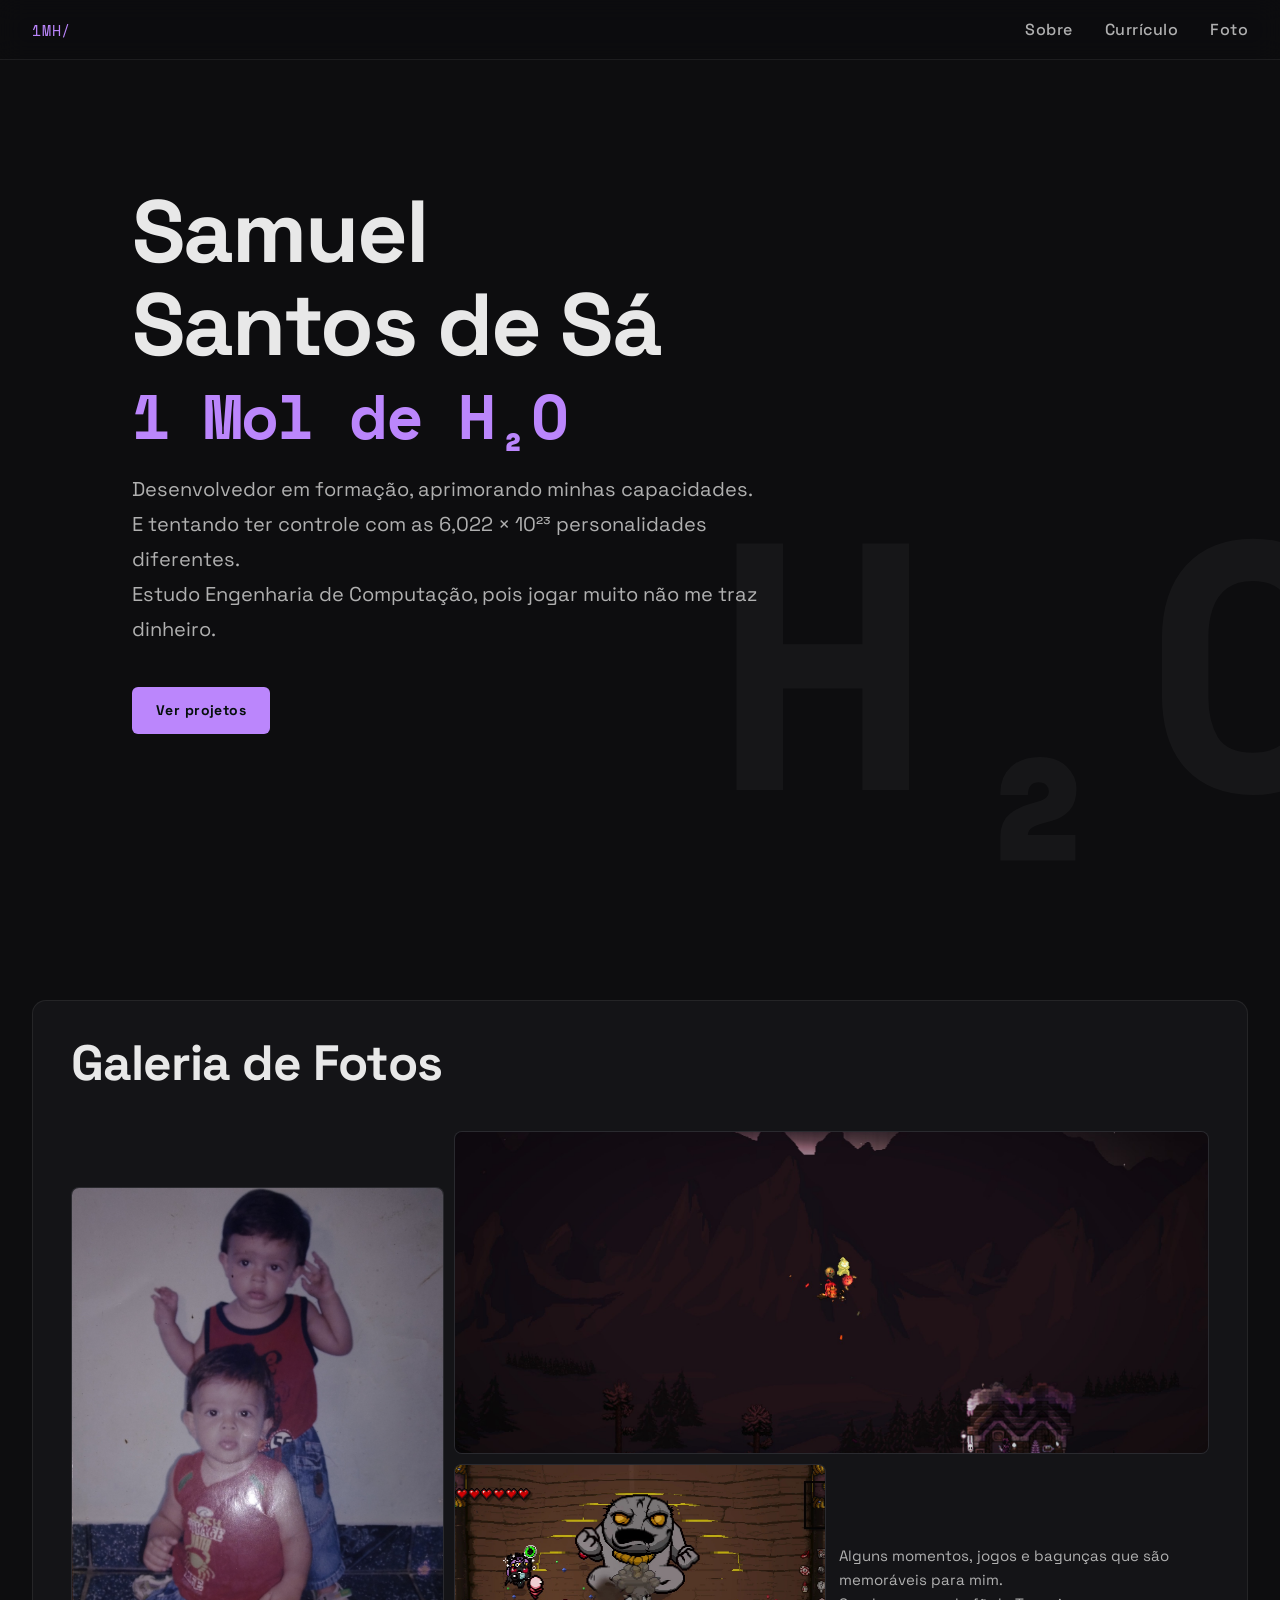
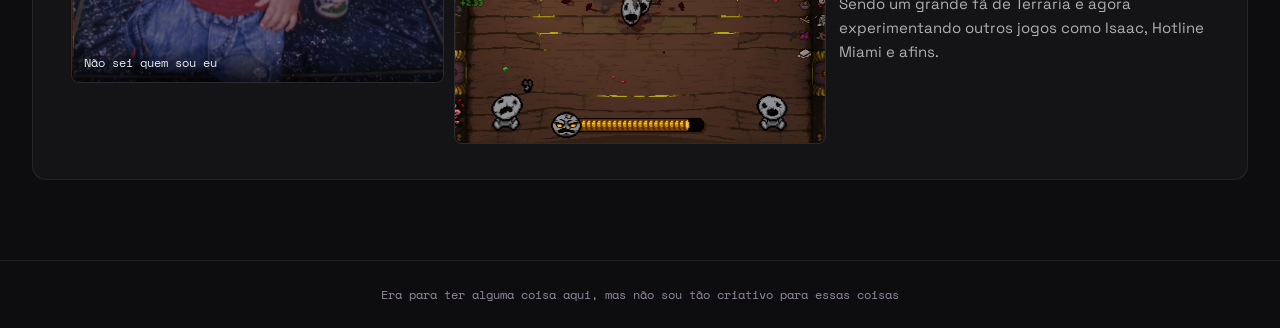
==== commit 2ed1dd7f: "Correção grámatical" ====
--- a/index.html
+++ b/index.html
@@ -17,7 +17,7 @@
 
 <body>
     <nav>
-        <a href="home.html" class="nav-logo">1MH/</a>
+        <a href="/" class="nav-logo">1MH/</a>
         <ul class="nav-links">
             <li><a href="sobre.html">Sobre</a></li>
             <li><a href="curriculo.html">Currículo</a></li>
@@ -41,8 +41,7 @@
             </p>
 
             <div class="grupo-botoes">
-                <a href="#projetos" class="botao-primario">Ver projetos</a>
-                <a href="#contato" class="botao-contorno">Contato</a>
+                <a href="curriculo.html#projetos" class="botao-primario">Ver projetos</a>
             </div>
         </div>
     </section>
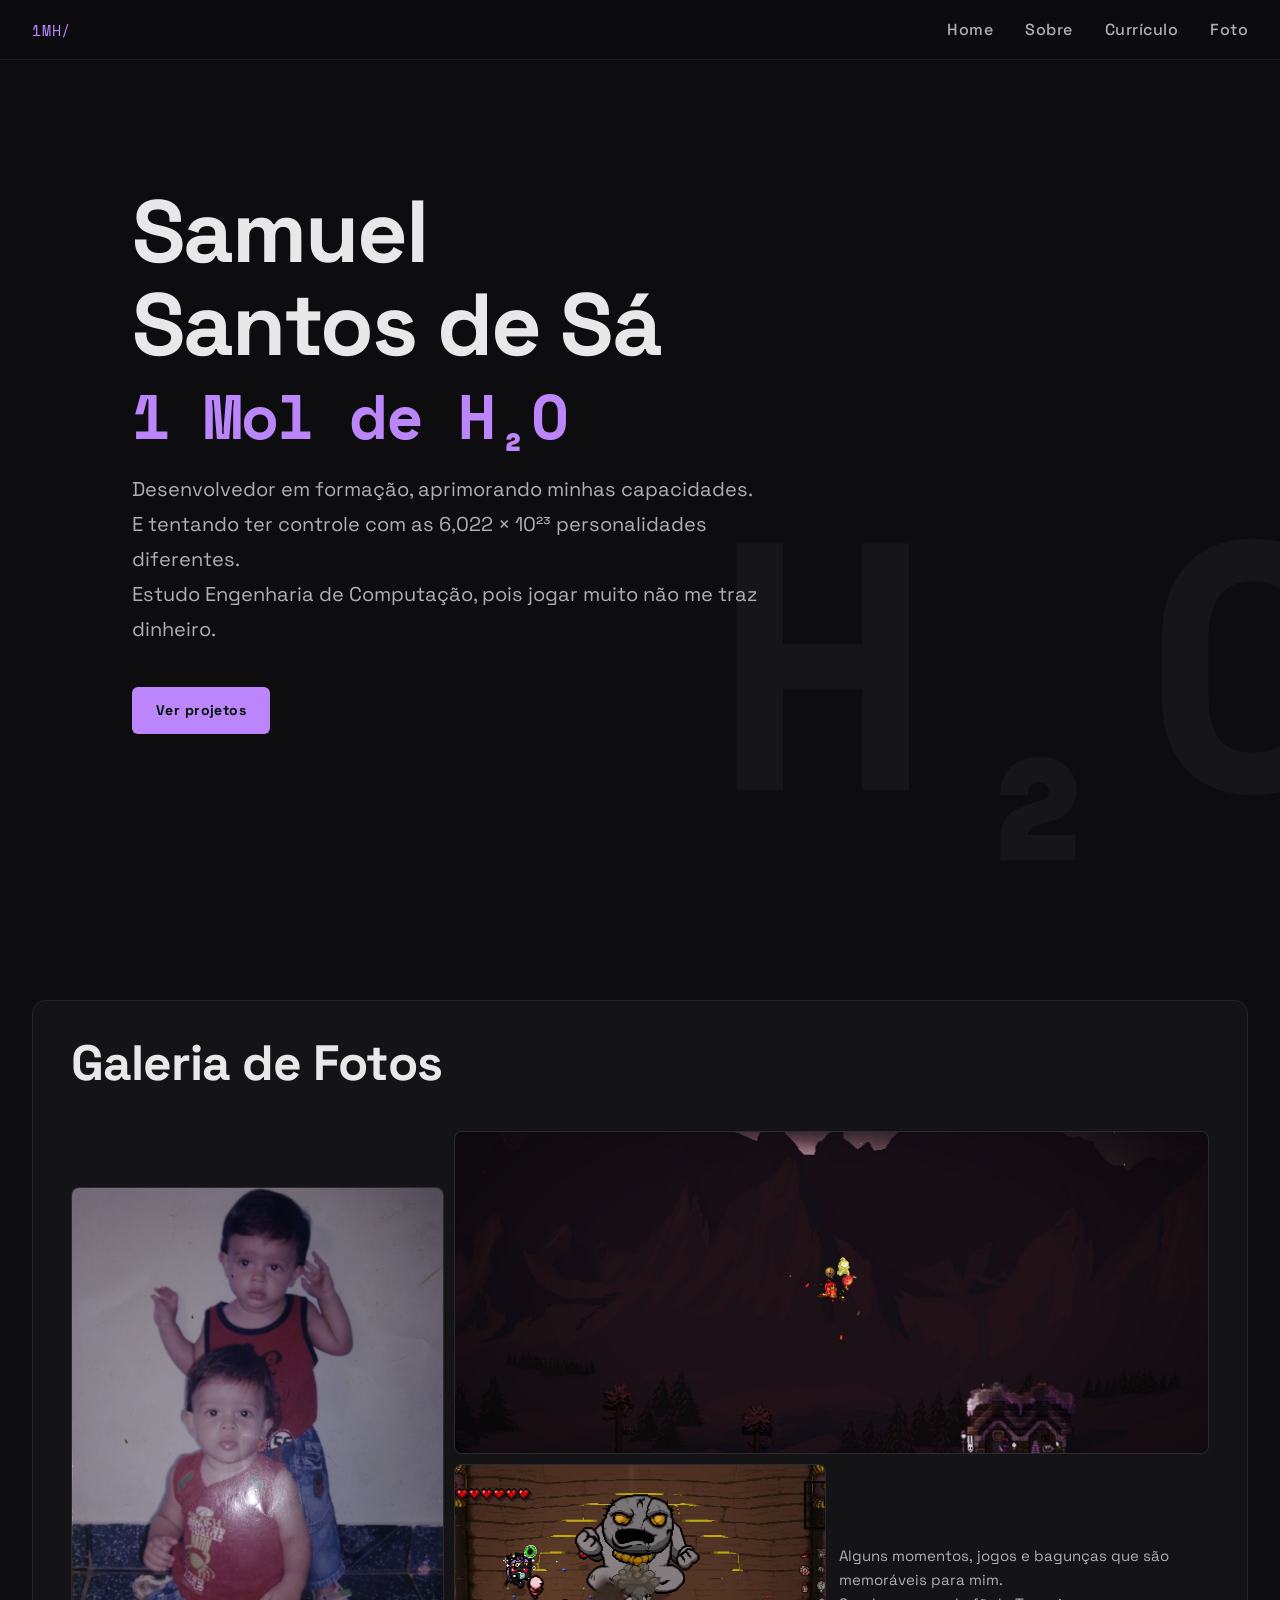
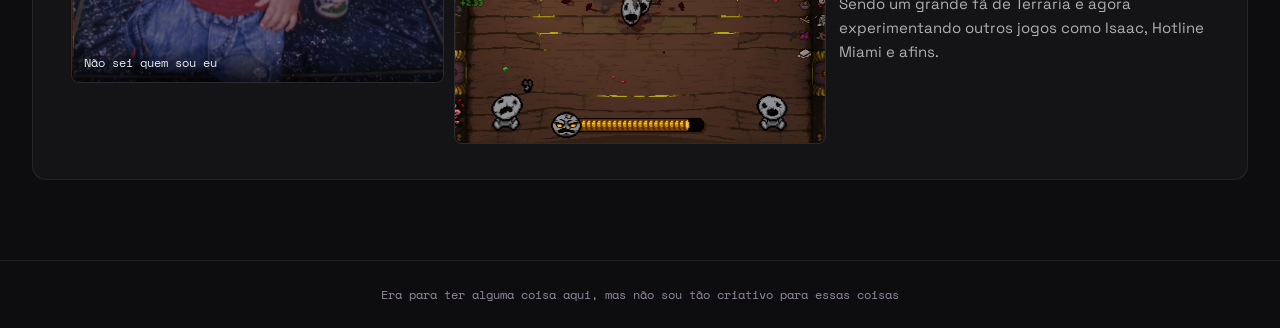
==== commit 58f648cf: "algumas correções" ====
--- a/index.html
+++ b/index.html
@@ -17,8 +17,9 @@
 
 <body>
     <nav>
-        <a href="/" class="nav-logo">1MH/</a>
+        <a href="index.html" class="nav-logo">1MH/</a>
         <ul class="nav-links">
+            <li><a href="index.html">Home</a></li>
             <li><a href="sobre.html">Sobre</a></li>
             <li><a href="curriculo.html">Currículo</a></li>
             <li><a href="fotos.html">Foto</a></li>
